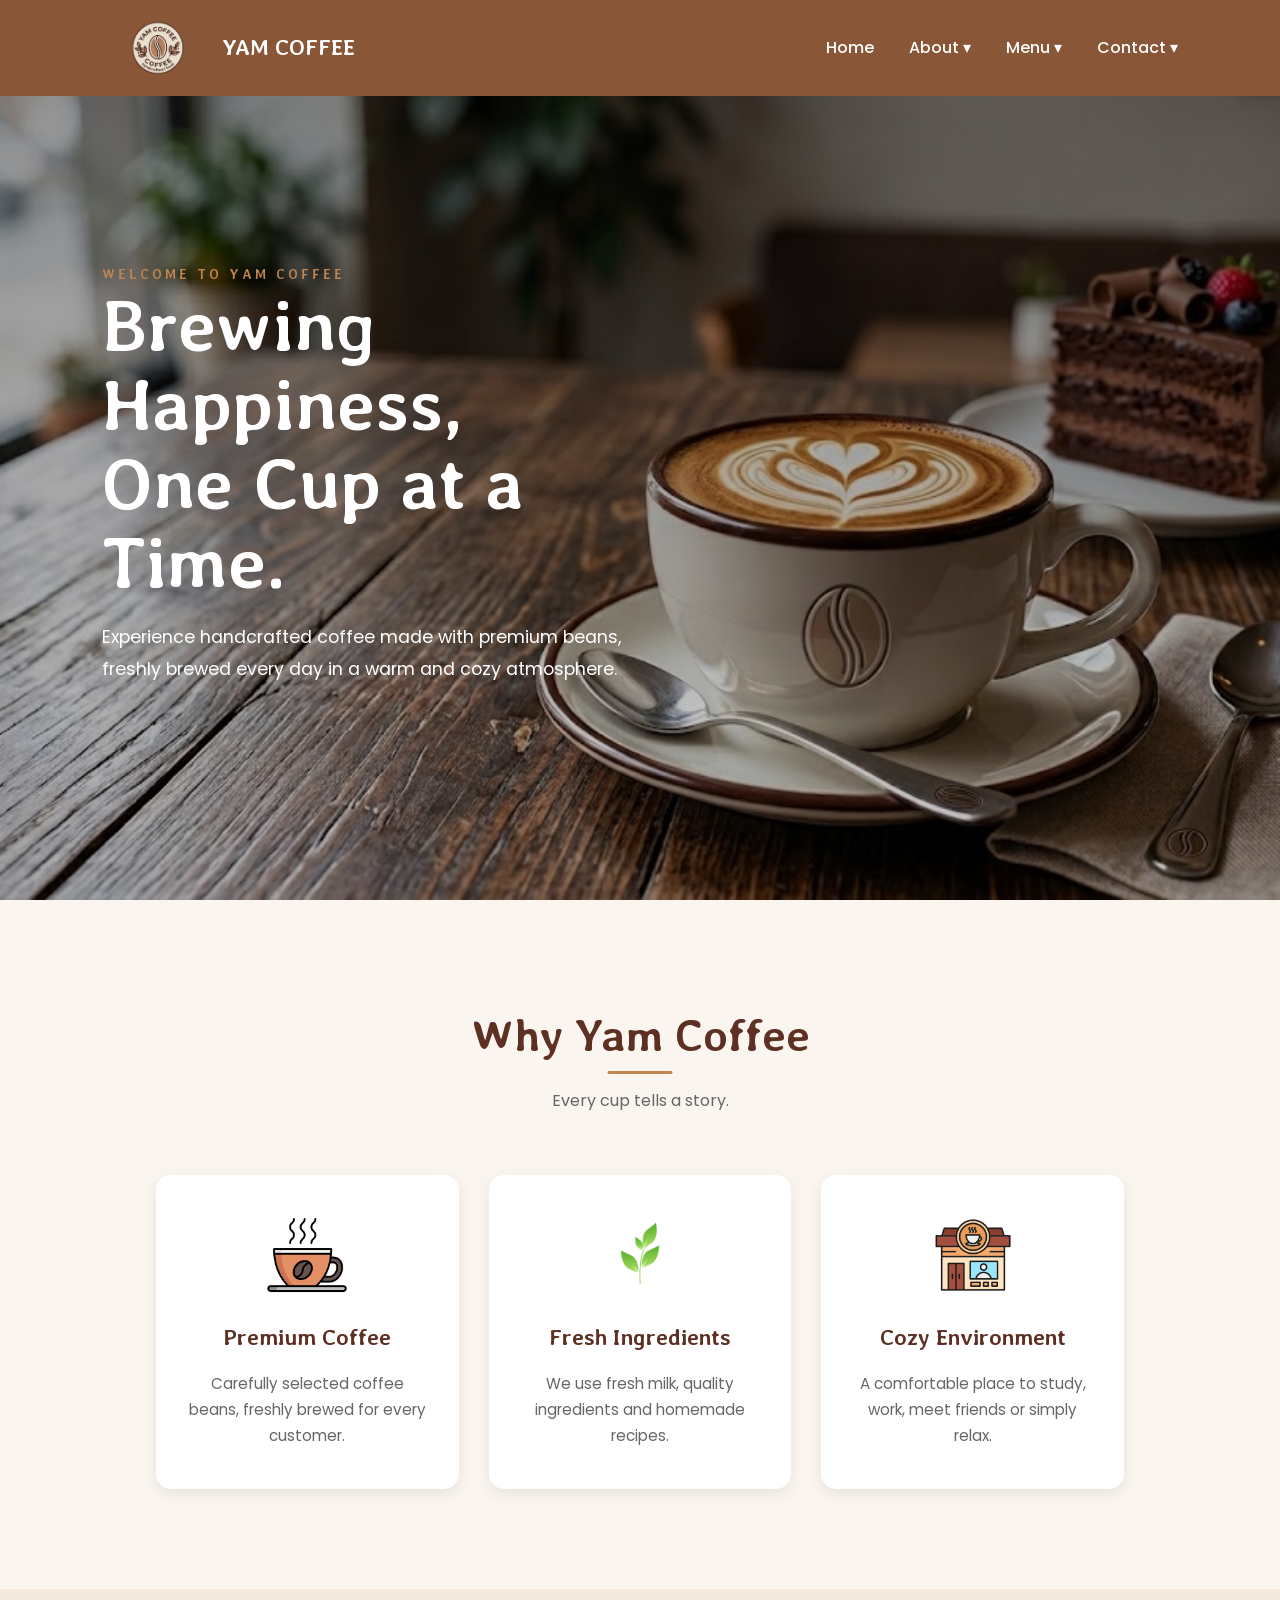
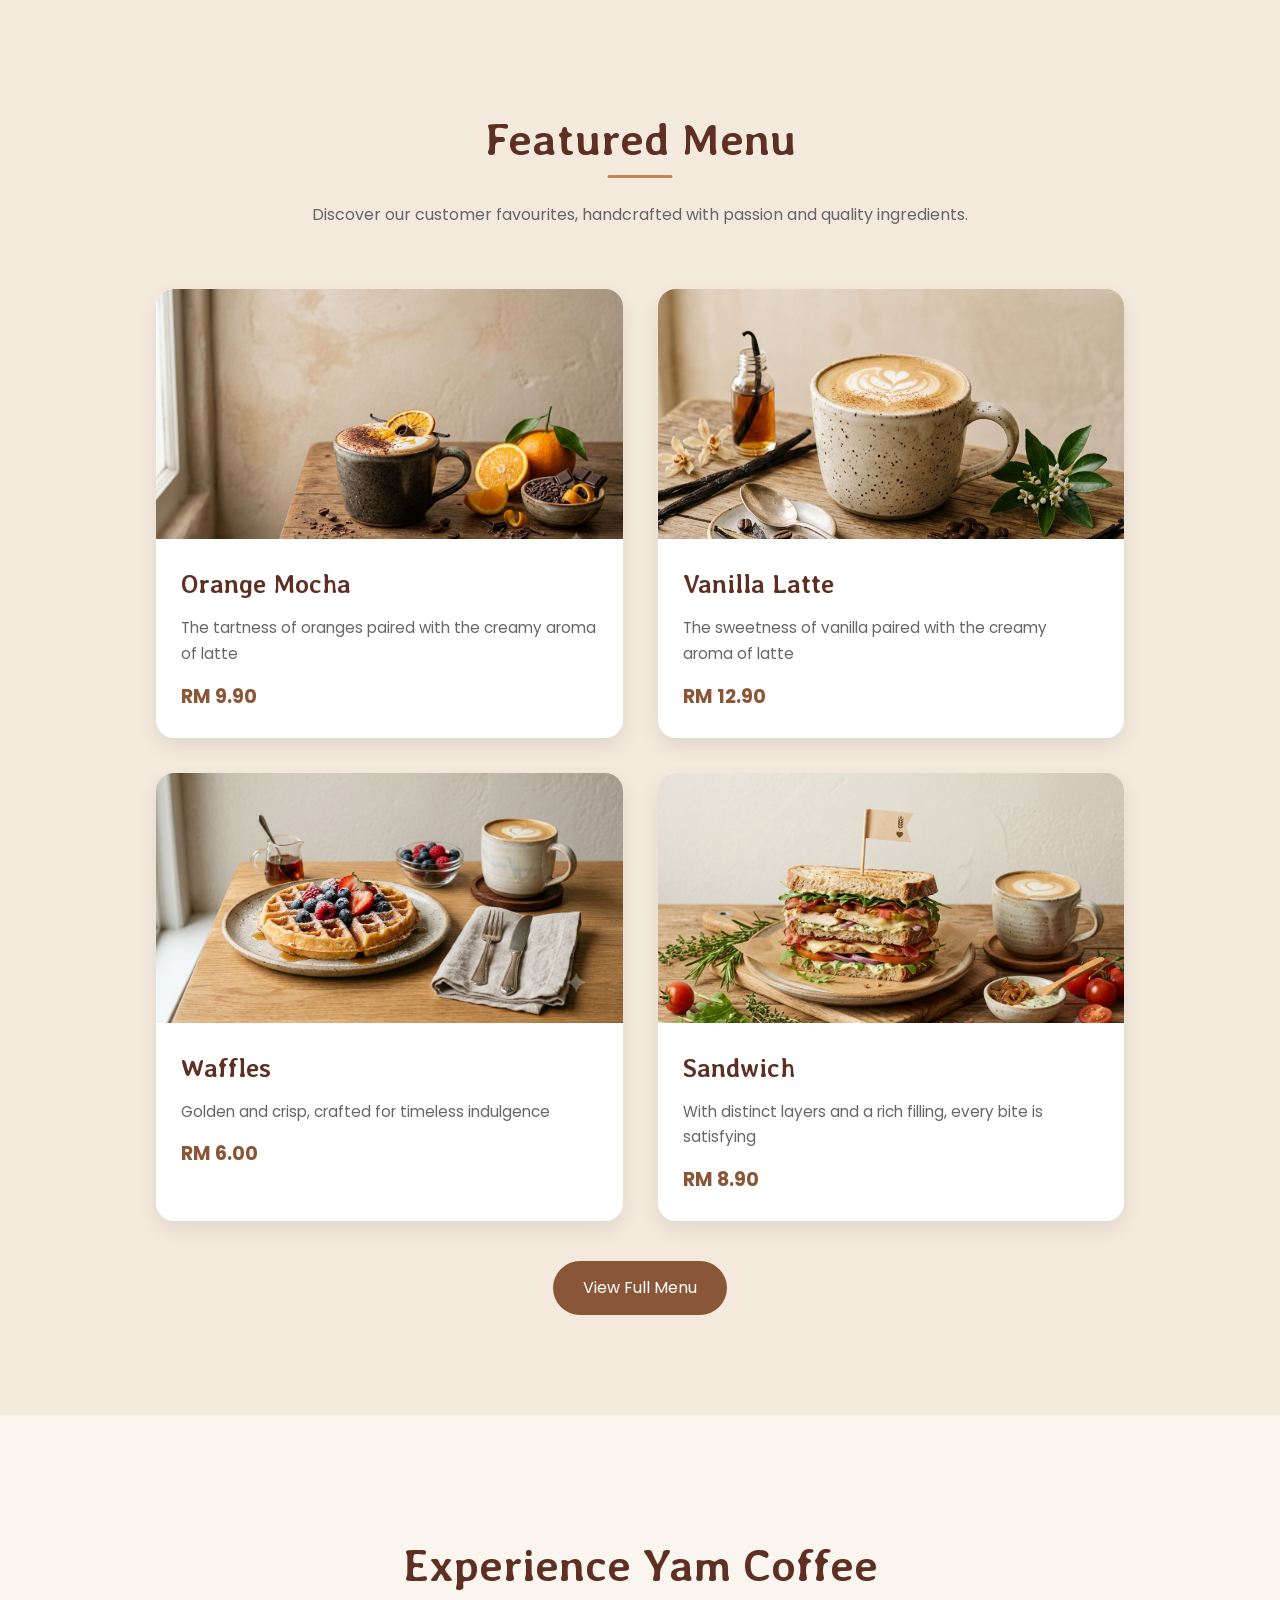
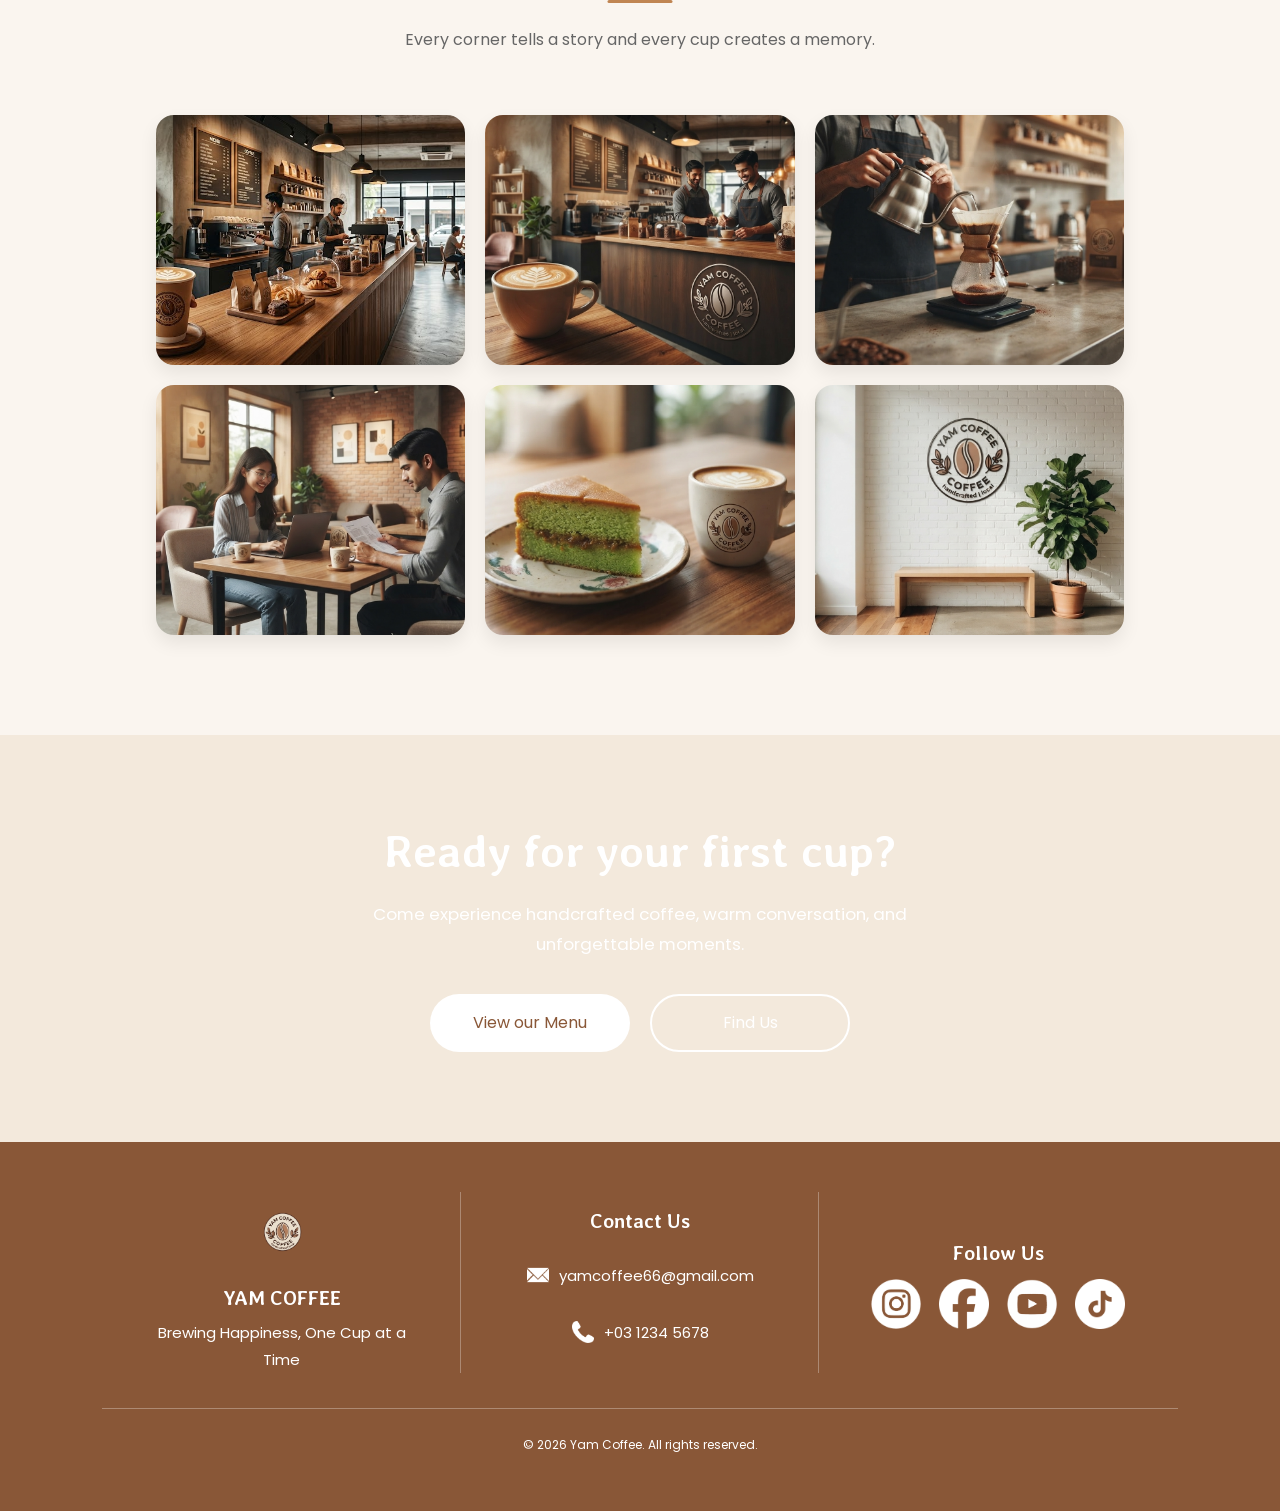
==== index.html @ b4dd915c "Update index.html" ====
<!DOCTYPE html>
<html lang="en">
<head>
    <meta charset="UTF-8">
    <meta name="viewport" content="width=device-width, initial-scale=1.0">

    <title>Yam Coffee | Home</title>

    <!--CSS STYLE-->
    <link rel="stylesheet" href="CSSFile/common.css">
    <link rel="stylesheet" href="CSSFile/home.css">
    <link rel="icon" type="image/png" href="Image/common/logo.png">

    <!--GOOGLE FONT-->
    <link rel="preconnect" href="https://fonts.googleapis.com">
    <link rel="preconnect" href="https://fonts.gstatic.com" crossorigin>
    <link href="https://fonts.googleapis.com/css2?family=Averia+Libre:ital,wght@0,300;0,400;0,700;1,300;1,400;1,700&family=Montserrat:ital,wght@0,100..900;1,100..900&family=Poppins:ital,wght@0,100;0,200;0,300;0,400;0,500;0,600;0,700;0,800;0,900;1,100;1,200;1,300;1,400;1,500;1,600;1,700;1,800;1,900&display=swap" rel="stylesheet">
</head>

<body>
    <!--=============HEADER & NAV=============-->
    <header>
        <nav class="navbar">
            <div class="logo">
                <a href="index.html">
                    <img src="Image/common/logo.png" alt="Logo">
                    <h2>YAM COFFEE</h2>
                </a>
            </div>

            <button class="menu-toggle" id="menuToggle" type="button" aria-label="Open navigation menu" aria-expanded="false">
                ☰
            </button>

            <ul class="nav-links">
                <li><a href="index.html">Home</a></li>

                <li class="dropdown">
                    <a href="about.html">About ▾</a>

                    <ul class="dropdown-list">
                        <li><a href="about.html#our-story">
                            Our Story</a>
                        </li>

                        <li><a href="about.html#mission-vision">
                            Mission & Vision</a>
                        </li>

                        <li><a href="about.html#coffee-philo">
                            Our Coffee Philosophy</a>
                        </li>

                        <li><a href="about.html#our-team">
                            Our Team</a>
                        </li>

                        <li><a href="about.html#why-choose">
                            Why Choose Us</a>
                        </li>
                    </ul>
                </li>

                <li class="dropdown">
                    <a href="menu.html">Menu ▾</a>

                    <ul class="dropdown-list">
                        <li><a href="menu.html#promo">
                            Promotion</a>
                        </li>

                        <li><a href="menu.html#coffee">
                            Coffee</a>
                        </li>

                        <li><a href="menu.html#beverage">
                            Beverage</a>
                        </li>

                        <li><a href="menu.html#dessert">
                            Dessert</a>
                        </li>
                    </ul>
                </li>

                <li class="dropdown">
                    <a href="contact.html">Contact ▾</a>

                    <ul class="dropdown-list">
                        <li><a href="contact.html#store-info">
                            Store Information</a>
                        </li>

                        <li><a href="contact.html#map">
                            Find Us</a>
                        </li>

                        <li><a href="contact.html#hours">
                            Opening Hours</a>
                        </li>

                        <li><a href="contact.html#contact">
                            Contact Us</a>
                        </li>
                    </ul>
                </li>
                
            </ul>
        </nav>
    </header>

    <!--================MAIN=================-->
    <main>
        <!--================HERO================-->
        <section class="hero">
            <div class="hero-content">
                <h5>WELCOME TO YAM COFFEE</h5>
                <h1>Brewing Happiness,<br>One Cup at a Time.</h1>
                <p>
                    Experience handcrafted coffee made with premium beans,
                    freshly brewed every day in a warm and cozy atmosphere.
                </p>
            </div>
        </section>

        <!--============WHY CHOOSE US============-->
        <section class="why-us">
            <div class="container">
                <h2>Why Yam Coffee</h2>

                <p class="section-description">
                    Every cup tells a story.
                </p>

                <div class="why-container">
                    <article class="why-card">
                        <img src="Image/home/icon_coffeeCup.png" alt="Premium Coffee">
                        <h3>Premium Coffee</h3>

                        <p>Carefully selected coffee beans, freshly brewed for every customer.</p>
                    </article>

                    <article class="why-card">
                        <img src="Image/home/icon_leaf.png" alt="Fresh Ingredients">
                        <h3>Fresh Ingredients</h3>

                        <p>We use fresh milk, quality ingredients and homemade recipes.</p>
                    </article>

                    <article class="why-card">
                        <img src="Image/home/icon_coffeeShop.png" alt="Cozy Environment">
                        <h3>Cozy Environment</h3>

                        <p>A comfortable place to study, work, meet friends or simply relax.</p>
                    </article>
                </div>
            </div>
        </section>

        <!--============FEATURED MENU============-->
        <section class="featured-menu">
            <div class="container">
                <h2>Featured Menu</h2>

                <p class="section-description">
                    Discover our customer favourites, handcrafted with passion and quality ingredients.
                </p>

                <div class="menu-grid">
                    <!--===Card 1===-->
                    <article class="menu-card">
                        <img src="Image/menu/Beverage/Orange Mocha.png" alt="Orange Mocha">

                        <div class="menu-info">
                            <h3>Orange Mocha</h3>
                            <p>The tartness of oranges paired with the creamy aroma of latte</p>
                            <span>RM 9.90</span>
                        </div>
                    </article>

                    <!--===Card 2===-->
                    <article class="menu-card">
                        <img src="Image/menu/Beverage/Vanilla Latte.png" alt="Vanilla Latte">
                        
                        <div class="menu-info">
                            <h3>Vanilla Latte</h3>
                            <p>The sweetness of vanilla paired with the creamy aroma of latte</p>
                            <span>RM 12.90</span>
                        </div>
                    </article>

                    <!--===Card 3===-->
                    <article class="menu-card">
                        <img src="Image/menu/FOOD/Waffles.png" alt="Waffles">
                        
                        <div class="menu-info">
                            <h3>Waffles</h3>
                            <p>Golden and crisp, crafted for timeless indulgence</p>
                            <span>RM 6.00</span>
                        </div>
                    </article>

                    <!--===Card 4===-->
                    <article class="menu-card">
                        <img src="Image/menu/FOOD/Sandwich.png" alt="Sandwish">
                        
                        <div class="menu-info">
                            <h3>Sandwich</h3>
                            <p>With distinct layers and a rich filling, every bite is satisfying</p>
                            <span>RM 8.90</span>
                        </div>
                    </article>
                </div>
                <a href="menu.html" class="menu-btn">View Full Menu</a>
            </div>
        </section>

        <!--===============GALLERY===============-->
        <section class="gallery">
            <div class="container">
                <h2>Experience Yam Coffee</h2>

                <p class="section-description">
                    Every corner tells a story and every cup creates a memory.
                </p>

                <div class="gallery-grid">
                    <div class="gallery-item">
                        <img src="Image/home/img_home_gallery.png" alt="Cozy Interior">

                        <div class="gallery-overlay">
                            <h3>Cozy Interior</h3>
                        </div>
                    </div>

                    <div class="gallery-item">
                        <img src="Image/home/img_home_gallery1.png" alt="Coffee Counter">

                        <div class="gallery-overlay">
                            <h3>Coffee Counter</h3>
                        </div>
                    </div>
                    
                    <div class="gallery-item">
                        <img src="Image/home/img_home_gallery2.png" alt="Handcrafted Brew">

                        <div class="gallery-overlay">
                            <h3>Handcrafted Brew</h3>
                        </div>
                    </div>

                    <div class="gallery-item">
                        <img src="Image/home/img_home_gallery3.png" alt="Work & Relax">

                        <div class="gallery-overlay">
                            <h3>Work & Relax</h3>
                        </div>
                    </div>

                    <div class="gallery-item">
                        <img src="Image/home/img_home_gallery4.png" alt="Fresh Desserts">

                        <div class="gallery-overlay">
                            <h3>Fresh Desserts</h3>
                        </div>
                    </div>

                    <div class="gallery-item">
                        <img src="Image/home/img_home_gallery5.png" alt="Our Coffee Corner">

                        <div class="gallery-overlay">
                            <h3>Our Coffee Corner</h3>
                        </div>
                    </div>
                </div>
            </div>
        </section>

        <!--=================CTA=================-->
        <section class="cta">
            <div class="container">
                <h2>Ready for your first cup?</h2>
                <p>
                    Come experience handcrafted coffee, warm conversation, and unforgettable moments.
                </p>
                <div class="cta-buttons">
                    <a href="Menu.html" class="btn">View our Menu</a>
                    <a href="contact.html" class="btn-outline">Find Us</a>
                </div>
            </div>
        </section>
    </main>

    <!--===============FOOTER================-->
    <footer>
        <div class="footer_container">

            <!--===Logo===-->
            <div class="footer_logo">
                <img src="Image/common/logo.png" alt="Logo">
                <h3>YAM COFFEE</h3>
                <p>Brewing Happiness, One Cup at a Time</p>
            </div>

            <!--===Contact===-->
            <div class="footer_contact">
                <h3>Contact Us</h3>
                <p><img src="Image/common/icon_email.webp" alt="email"> yamcoffee66@gmail.com</p>
                <p><img src="Image/common/icon_phone.webp" alt="phone"> +03 1234 5678</p>
            </div>

            <!--===Link===-->
            <div class="social_links">
                <h3>Follow Us</h3>
                <div class="social_icons">
                    <a href="https://www.instagram.com/newerauc?igsh=MWplbDBnMGMzaDB5cQ==New" target="_blank">
                        <img src="Image/common/icon_instagram.png" alt="Instagram">
                    </a>
                    <a href="https://www.facebook.com/share/1Ciaw695ug/" target="_blank">
                        <img src="Image/common/icon_facebook.webp" alt="Facebook">
                    </a>
                    <a href="http://www.youtube.com/@neweracollege" target="_blank">
                        <img src="Image/common/icon_youtube.png" alt="Youtube">
                    </a>
                    <a href="#" target="_blank">
                        <img src="Image/common/icon_tiktok.png" alt="TikTok">
                    </a>
                </div>
            </div>
        </div>

        <div class="footer_copy">
            <p>&copy; 2026 Yam Coffee. All rights reserved.</p>
        </div>
    </footer>

    <!--==============BACK TO TOP==============-->
    <button id="topBtn">↑</button>

    <!--Java Script-->
    <script src="JavaScriptFile/common.js"></script>
</body>
</html>
---- CSSFile/common.css ----
:root {
        --cream: #F3E9DC;
        --warm-white: #FAF5EF;
        --caramel: #C08552;
        --coffee: #895737;
        --brownie: #5E3023;
        --text: #3E2723;
    }    

    * {
        margin: 0;
        padding: 0;
        box-sizing: border-box;
    }

    html {
        scroll-behavior: smooth;
    }

    body {
        font-family: 'Poppins', sans-serif;
        background: var(--cream);
        color: var(--text);
        line-height: 1.6;
    }

    h1,h2,h3,h4,h5,.section-heading {
        font-family: 'Averia Libre', cursive;
    }

    h1 {
        font-size: 4rem;
    }

    h2 {
        font-size: 2.8rem;
    }

    h3 {
        font-size: 1.35rem;
        font-weight: 600;
    }

    p {
        font-size: 1rem;
        line-height: 1.8;
    }

    img {
        max-width: 100%;
        display: block;
    }

    a {
        text-decoration: none;
    }

    ul {
        list-style: none;
    }

    .btn{
        padding:14px 30px;
        border-radius:50px;
        transition:.3s;
    }

    .container {
        width: 90%;
        max-width: 1200px;
        margin: auto;
    }

    /*---------------HEADER & NAV----------------*/
    .navbar {
        display: flex;
        justify-content: space-between;
        align-items: center;
        padding: 18px 8%;
        position: fixed;
        top: 0;
        left: 0;
        width: 100%;
        background: var(--coffee);
        backdrop-filter: blur(10px);
        z-index: 1000;
    }

    .logo a {
        display: flex;
        align-items: center;
        gap: 10px;
        text-decoration: none;
    }

    .logo h2 {
        color: white;
        font-size: 1.4rem;
    }

    .logo img {
        height: 60px;
    }

    .nav-links {
        display: flex;
        gap: 35px;
        list-style: none;
    }

    .nav-links a {
        color: white;
        font-weight: 500;
        transition: .3s;
        position: relative;
        text-decoration: none;
    }

    .nav-links a::after {
        content: "";
        position: absolute;
        width: 0;
        height: 2px;
        left: 0;
        bottom: -5px;
        background: var(--caramel);
        transition: .3s;
    }

    .nav-links a:hover {
        color: var(--caramel);
    }

    .nav-links a:hover::after {
        width: 100%;
    }

    .dropdown{
        position: relative;
    }

    .dropdown-list {
        position: absolute;
        top: 100%;
        left: 0;
        background: white;
        min-width: 180px;
        border-radius: 10px;
        box-shadow: 0 8px 20px rgba(0,0,0,.15);
        display: none;
        overflow: hidden;
        margin-top: 10px;
    }

    .dropdown-list li {
        width: 100%;
    }

    .dropdown-list a {
        display: block;
        color: var(--text);
        padding: 14px 18px;
        transition: .3s;
    }

    .dropdown-list a:hover {
        background: var(--cream);
        color: var(--coffee);
    }

    .dropdown:hover .dropdown-list {
        display: block;
    }

    .dropdown > a {
        display: flex;
        align-items: center;
        gap: 5px;
    }

    .dropdown:hover > a {
        color: var(--caramel);
    }

/*--------------------FOOTER------------------*/
    footer {
        background-color: var(--coffee);
        color: white;
        padding: 50px 8%;
        text-align: center;
    }

    footer h3 {
        font-size: 20px;
    }

    footer p {
        font-size: 15px;
    }

    .footer_container {
        display: grid;
        grid-template-columns: repeat(3, 1fr);
        gap: 0px;
        align-items: stretch;
    }

    .footer_container > div {
        padding:0 40px;
        position: relative;
        display: flex;
        flex-direction: column;
        justify-content: center;
        align-items: center;
    }

    /*---Divider between footer sections---*/
    .footer_container > div:not(:last-child)::after{
        content: "";
        position: absolute;
        right: 0;
        top: 0;
        height: 100%;
        width: 1px;
        background: rgba(255,255,255,0.3);
    }

    .footer_logo,.footer_contact,.social_links {
        display: flex;
        flex-direction: column;
        align-items: center;
        text-align: center;
    }

    .footer_logo {
        display: flex;
        flex-direction: column;
        align-items: center;
        text-align: center;
    }

    .footer_logo img {
        width: 80px;
        height: 80px;
        object-fit: contain;
        margin-bottom: 10px
    }

    .footer_logo h3 {
        margin-bottom: 5px;
    }

    .footer_contact {
        display: flex;
        flex-direction: column;
        align-items: center;
    }
    
    .footer_contact h3 {
        margin-bottom: 10px;
    }

    .footer_contact p {
        display: flex;
        align-items: center;
        justify-content: center;
        gap: 10px;
        margin: 15px 0;
    }
    
    .footer_contact img {
        width: 22px;
        height: 22px;
        flex-shrink: 0;
    }

    .social_icons {
        display: flex;
        justify-content: center;
        gap: 18px;
        align-items: center;
        margin-top: 10px;
    }

    .social_icons a {
        display: flex;
    }

    .social_icons img {
        width: 50px;
        height: 50px;
        transition: 0.3s;
    }

    .social_links img:hover {
        transform: scale(1.15);
    }

    .footer_copy {
        margin-top: 35px;
        padding-top: 20px;
        border-top: 1px solid rgba(255,255,255,0.3);
        text-align: center;
    }

    .footer_copy p{
        margin: 5px 0;
        font-size: 12px;
    }

/*------------------BACK TO TOP------------------*/
    #topBtn {
        position:fixed;
        bottom:30px;
        right:30px;
        width:55px;
        height:55px;
        border:none;
        border-radius:50%;
        background:var(--coffee);
        color:white;
        font-size:24px;
        cursor:pointer;
        display:none;
        transition:.3s;
        z-index:999;
        box-shadow:0 5px 15px rgba(0,0,0,.25);
    }

    #topBtn:hover {
        background:var(--caramel);
        transform:translateY(-5px);
    }

/*-----------------MOBILE RESPONSIVE-------------------*/
@media (max-width: 768px) {
     /* ----------HEADER & NAV---------- */
     .navbar {
        height: 70px;
        padding: 12px 5%;
    }

    .logo img {
        height: 55px;
        width: auto;
    }

    .logo h2 {
        font-size: 1.1rem;
    }
  
    .menu-toggle {
        display: block;
        background: transparent;
        border: 0;
        color: white;
        font-size: 28px;
        line-height: 1;
        padding: 6px;
        cursor: pointer;
    }

    .nav-links {
        position: absolute;
        top: 70px;
        left: 0;
        width: 100%;
        display: none;
        flex-direction: column;
        gap: 12px;
        padding: 10px 0 15px;
        background: var(--coffee);
        box-shadow: 0 8px 18px rgba(0,0,0,.15);
    }

    .nav-links.active {
        display: flex;
    }

    .nav-links li {
        width: 100%;
        text-align: center;
    }

    .nav-links > li > a {
        display: block;
        padding: 12px 20px;
    }

    .nav-links a {
        font-size: 0.75rem;
    }

    .nav-links a::after {
        display: none;
    }

    /*Dropdown is opened by JS on touch/mobile instead of hover*/
    .dropdown:hover .dropdown-list {
        display: none;
    }

    .dropdown.open .dropdown-list {
        display: block;
    }

    .dropdown-list {
        position: static;
        width: 100%;
        min-width: 0;
        margin: 0;
        border-radius: 0;
        box-shadow: none;
        background: rgba(255,255,255,.08);
    }

    .dropdown-list a {
        color: white;
        padding: 10px 20px;
        font-size: .9rem;
    }

    .dropdown-list a:hover {
        background: rgba(255,255,255,.1);
        color: white;
    }
    
    /* --------------FOOTER------------- */
    footer {
        padding: 45px 6% 25px;
    }

    .footer_container {
        display: grid;
        grid-template-columns: 1fr;
        gap: 30px;
    }

    .footer_container > div {
        padding: 0 10px 25px;
        align-items: center;
        text-align: center;
    }

    .footer_container > div:not(:last-child) {
        border-bottom: 1px solid rgba(255,255,255,0.3);
        padding-bottom: 25px;
    }

    .footer_container > div:not(:last-child)::after {
        display: none;
    }

    .footer_logo {
        text-align: center;
        align-items: center;
    }

    .footer_logo img {
        width: 80px;
    }

    .footer_contact {
        align-items: center;
        text-align: center;
    }

    .footer_contact p {
        justify-content: center;
    }

    .social_links {
        align-items: center;
        text-align: center;
    }

    .social_icons {
        gap: 12px;
    }

    .social_icons img {
        width: 45px;
        height: 45px;
    }

    .footer_copy {
        margin-top: 25px;
        padding-top: 15px;
    }
    
    /* ----------BACK TO TOP---------- */
    #topBtn {
        width: 48px;
        height: 48px;
        right: 18px;
        bottom: 18px;
        font-size: 21px;
    }
}

/* On desktop the mobile menu button is hidden. */
@media (min-width: 769px) {
    .menu-toggle {
        display: none;
    }
}
---- CSSFile/home.css ----
section h2 {
        position: relative;
        display: inline-block;
        margin-bottom: 25px;
    }

    section h2::after {
        content: "";
        position: absolute;
        left: 50%;
        transform: translateX(-50%);
        width: 65px;
        height: 3px;
        background: var(--caramel);
        bottom: -2px;
        border-radius: 10px;
    }
/*--------------------HERO-------------------*/
    .hero {
        height: 100vh;
        background: linear-gradient(rgba(0,0,0,.45),rgba(0,0,0,.20))
        , url("../Image/home/img_home_hero.jpg");
        background-size: cover;
        background-position: center;
        display: flex;
        align-items: center;
        padding: 80px 8% 0;
    }

    .hero-content {
        max-width: 520px;
        color: white;
    }

    .hero-content h1 {
        font-size: 4.5rem;
        line-height: 1.1;
        margin-bottom: 20px;
    }

    .hero-content h5 {
        color: var(--caramel);
        letter-spacing: 3px;
        text-transform: uppercase;
    }

    .hero-content p {
        font-size: 1.1rem;
        margin-bottom: 30px;
    }

   .hero .btn {
        background: var(--caramel);
        color: white;
        display: inline-block;
        margin-top: 20px;
        box-shadow: 0 4px 10px var(--brownie);
    }

    .btn:hover {
        background: var(--coffee);
        transform: translateY(-3px);
    }
/*---------------WHY CHOOSE US---------------*/
    .why-us {
        padding: 100px 8%;
        background: var(--warm-white);
        text-align: center;
    }

    .why-us h2 {
        font-size: 2.8rem;
        margin-bottom: 15px;
        color: var(--brownie);
    }

    .section-description {
        max-width: 700px;
        margin: 0 auto 60px;
        color: #666;
    }

    .why-container {
        display: grid;
        grid-template-columns: repeat(3,1fr);
        gap: 30px;
    }

    .why-card {
        display: flex;
        flex-direction: column;
        text-align: center;
        justify-content: flex-start;
        background: white;
        padding: 40px 30px;
        border-radius: 15px;
        transition: .3s;
        box-shadow: 0 5px 15px rgba(0,0,0,.08);
    }

    .why-card:hover {
        transform: translateY(-10px);
        border: 2px solid transparent;
        border-color: var(--caramel);
        box-shadow: 0 10px 30px rgba(0,0,0,.15);
    }

    .why-card img {
        width: 80px;
        display: block;
        margin: 0 auto 25px;
    }

    .why-card h3 {
        font-size: 1.4rem;
        color: var(--brownie);
        margin-bottom: 15px;
    }

    .why-card p {
        font-size: .95rem;
        line-height: 1.7;
        color: #666;
    }

/*----------------FEATURED MENU---------------*/
    .featured-menu {
        padding: 100PX 8%;
        background: var(--cream);
        text-align: center;
    }

    .featured-menu h2 {
        font-size: 2.8rem;
        color: var(--brownie);
        margin-top: 15px;
        text-align: center;
    }

    .menu-btn {
        display: inline-block;
        margin-top:40px;
        padding:14px 30px;
        background:var(--coffee);
        color:white;
        border-radius:30px;
        transition:.3s;
        text-align: center;
    }

    .menu-btn:hover {
        background: var(--caramel);
    }

    .menu-grid {
        display: grid;
        grid-template-columns: repeat(2,1fr);
        gap: 35px;
        margin-top: 60px;
    }
    
    .menu-card {
        background: white;
        border-radius: 18px;
        overflow: hidden;
        box-shadow: 0 8px 20px rgba(0,0,0,.08);
        transition: .35s;
    }

    .menu-card:hover {
        box-shadow: 0 15px 35px rgba(0,0,0,.15);
        transform: translateY(-10px);
    }

    .menu-card img {
        width: 100%;
        height: 250px;
        object-fit: cover;
    }

    .menu-info {
        padding: 25px;
        text-align: left;
    }

    .menu-info h3 {
        font-size: 1.6rem;
        color: var(--brownie);
        margin-bottom: 10px;
    }

    .menu-info p {
        font-size: .95rem;
        line-height: 1.7;
        color: #666;
        margin-bottom: 15px;
    }

    .menu-info span {
        display: block;
        margin-top: 10px;
        color: var(--coffee);
        font-weight: 700;
        font-size: 1.2rem;
    }
/*-------------------GALLERY------------------*/
    .gallery {
        padding: 100px 8%;
        background: var(--warm-white);
        text-align: center;
    }

    .gallery h2 {
        font-size: 2.8rem;
        color: var(--brownie);
        margin-top: 15px;
    }

    .gallery-grid {
        display: grid;
        grid-template-columns: repeat(3,1fr);
        gap: 20px;
        margin-top: 60px;
    }

    .gallery-item {
        position: relative;
        overflow: hidden;
        border-radius: 18px;
        cursor: pointer;
        box-shadow: 0 8px 18px rgba(0,0,0,.08);
    }

    .gallery-item:hover {
        box-shadow: 0 15px 30px rgba(0,0,0,.18);
    }

    .gallery-item img {
        width: 100%;
        height: 250px;
        object-fit: cover;
        transition: .45s ease;
    }

    .gallery-item:hover img {
        transform: scale(1.08);
        filter: brightness(.75);
    }

    .gallery-overlay {
        position: absolute;
        left: 0;
        bottom: 0;
        width: 100%;
        background: rgba(0,0,0,.55);
        color: white;
        padding: 20px;
        transform: translateY(100%);
        transition: .35s;
    }

    .gallery-item:hover .gallery-overlay {
        transform: translateY(0);
    }

    .gallery-overlay h3 {
        margin: 0;
        font-size: 1.3rem;
        color: white;
    }
/*---------------------CTA--------------------*/
    .cta {
        background: linear-gradient(rgba(0,0,0,.65),rgba(0,0,0,.65)),
        url("../Image/home/img_home_hero.jpg");
        background-size: cover;
        background-position: center;
        background-attachment: fixed;
        color: white;
        text-align: center;
        padding: 90px 8%;
    }

    .cta h2 {
        line-height: 1.2;
        margin-bottom: 20px;
    }

    .cta h2::after{
        content:none;
    }

    .cta p {
        max-width: 650px;
        margin: 0 auto 35px;
        line-height: 1.8;
        font-size: 1.05rem;
    }

    .cta-buttons{
        display: flex;
        justify-content: center;
        align-items: center;
        gap: 20px;
        flex-wrap: wrap;
    }

    .cta-buttons a {
        display: flex;
        align-items: center;
        justify-content: center;
        width: 200px;
        height: 58px;
        border-radius: 50px;
    }

    .cta .btn {
        background: white;
        color: var(--coffee);
        border: 2px solid transparent;
    }

    .cta .btn:hover {
        background: var(--caramel);
        color: white;
    }

    .cta .btn-outline {
        display: flex;
        align-items: center;
        justify-content: center;
        border: 2px solid white;
        color: white;
    }

    .cta .btn-outline:hover {
        background: white;
        color: var(--coffee);
    }

/*-----------------HOME MOBILE RESPONSIVE-------------------*/
@media (max-width: 768px) {    
     /*---HERO---*/
     .hero {
          min-height: 650px;     
          height: auto;     
          padding: 110px 6% 60px;   
          background-image: linear-gradient(rgba(0,0,0,.55),rgba(0,0,0,.35)), 
          url("../Image/home/img_home_hero.jpg");
          background-size: cover;
          background-position: center;   
          background-repeat: no-repeat;
     }
                           
     .hero-content {       
          max-width: 100%;  
          text-align: center;
     }   
                           
     .hero-content h1 {      
          font-size: 2.5rem;       
          line-height: 1.15;   
     }   
     
     .hero-content p {      
          font-size: .95rem;  
     }   
                           
     .hero-content h5 {       
          font-size: .8rem;       
          letter-spacing: 2px;   
     }
     
     /*---WHY CHOOSE US---*/                      
     .why-us {      
          padding: 60px 5%;
     }   
                           
     .why-container {       
          grid-template-columns: 1fr;      
          gap: 20px;    
     }   
                           
     .why-us h2,.featured-menu h2,.gallery h2,.cta h2 {      
          font-size: 2rem;
     }   

     .why-card {
          padding: 30px 20px;
     }
     
     .section-description {       
          font-size: .9rem;       
          margin-bottom: 35px;    
     }    
     
     /*---FEATURED MENU---*/
     .featured-menu {        
          padding: 60px 5%;   
     }    

     .featured-menu h2 {
          font-size: 2rem;
     }
     
     .menu-grid {        
          grid-template-columns: 2fr;        
          gap: 20px;        
          margin-top: 35px;    
     }    
     
     .menu-card img {
          height: 200px;    
     }    
     
     .menu-info {       
          padding: 20px;    
     }    
     
     .menu-info h3 {        
          font-size: 1.3rem;    
     }    

     /*---GALLERY---*/
     .gallery {        
          padding: 60px 5%;    
     }    

     .gallery h2 {
          font-size: 2rem;
     }
     
     .gallery-grid {        
          grid-template-columns: 2fr;        
          gap: 15px;        
          margin-top: 35px;    
     }    
     
     .gallery-item img {        
          height: 220px;   
     }   

     /*---CTA---*/
     .cta {       
          background-image: linear-gradient(rgba(0,0,0,.65),rgba(0,0,0,.65)),
          url("../Image/home/img_home_hero.jpg");
          background-size: cover;
          background-position: center;
          background-attachment: fixed;
          padding: 60px 5%;    
          background: scroll;
     }    

     .cta h2 {
          font-size: 2rem;
     }
     
     .cta p {        
          font-size: .95rem;   
     }    
     
     .cta-buttons {
          flex-direction: column;        
          align-items: center;        
          gap: 15px;    
     }    
     
     .cta-buttons a {        
          width: 220px;        
          height: 55px;    
     }
}
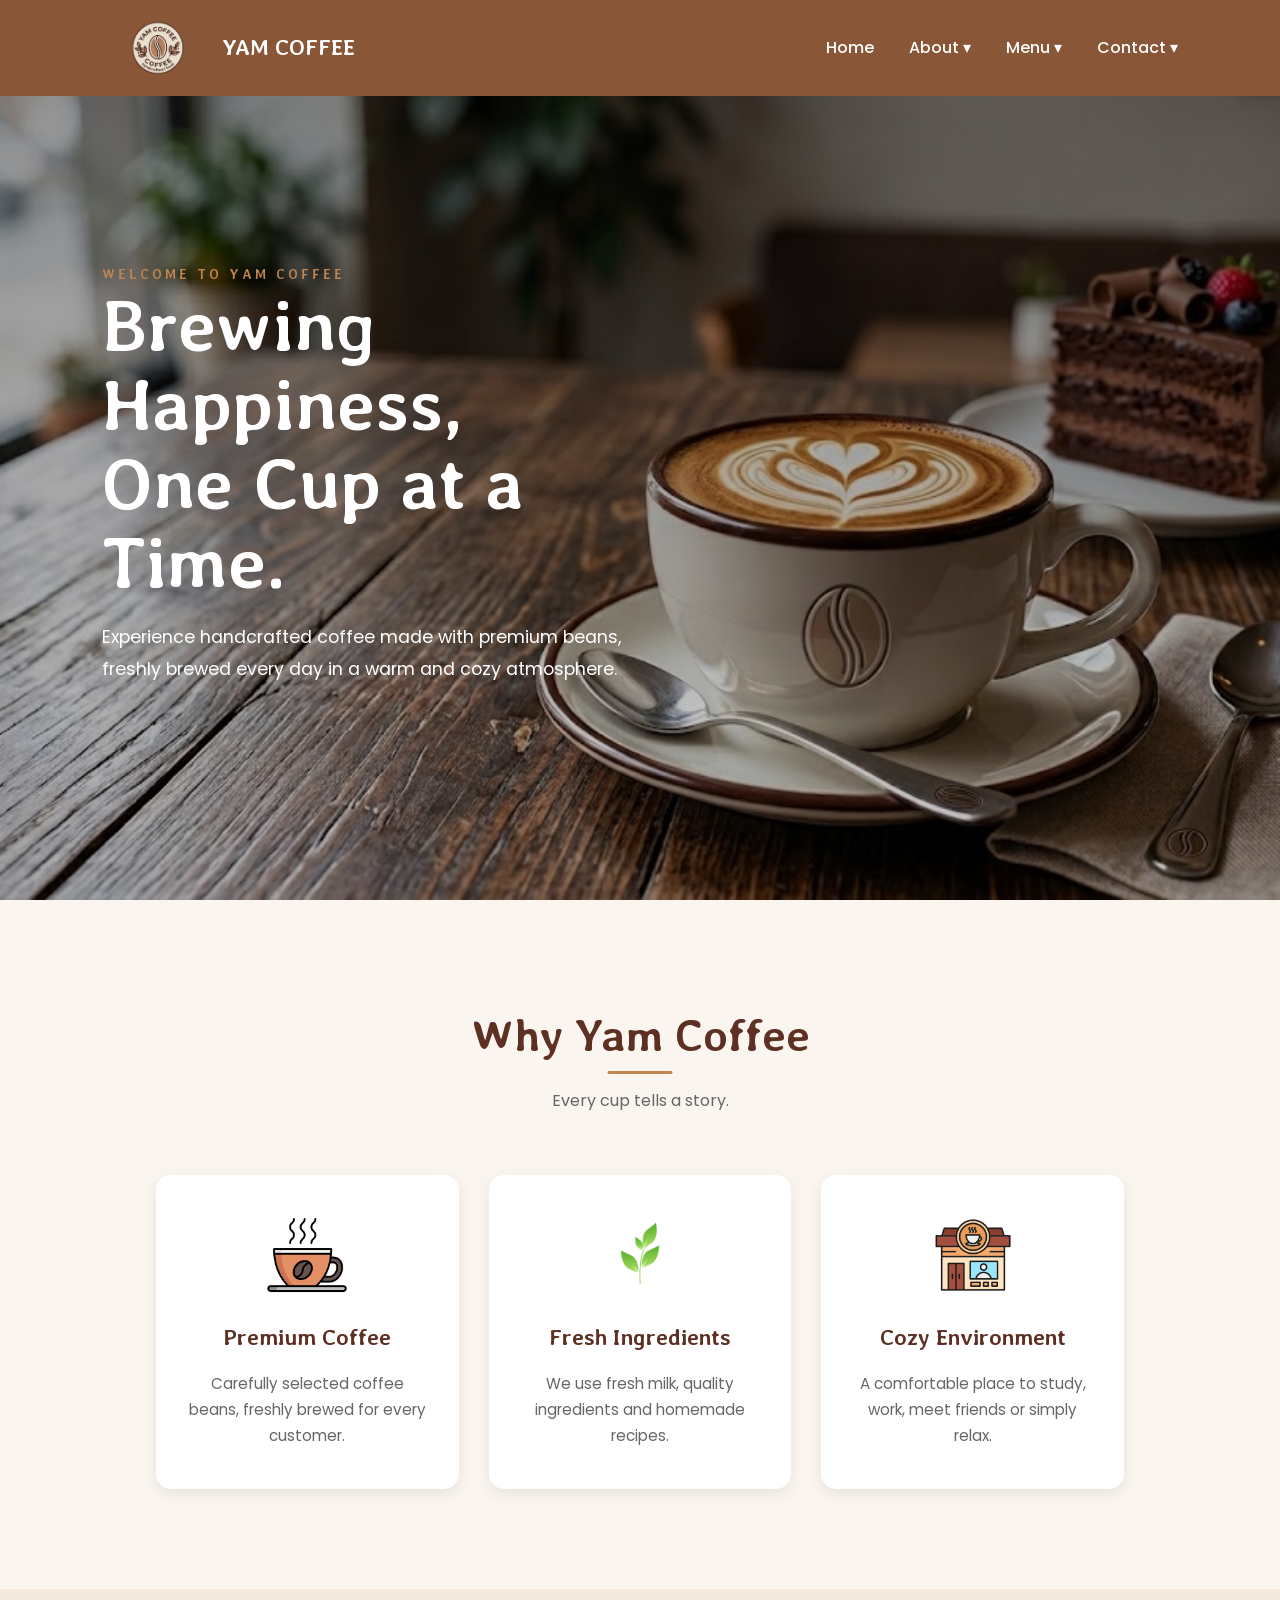
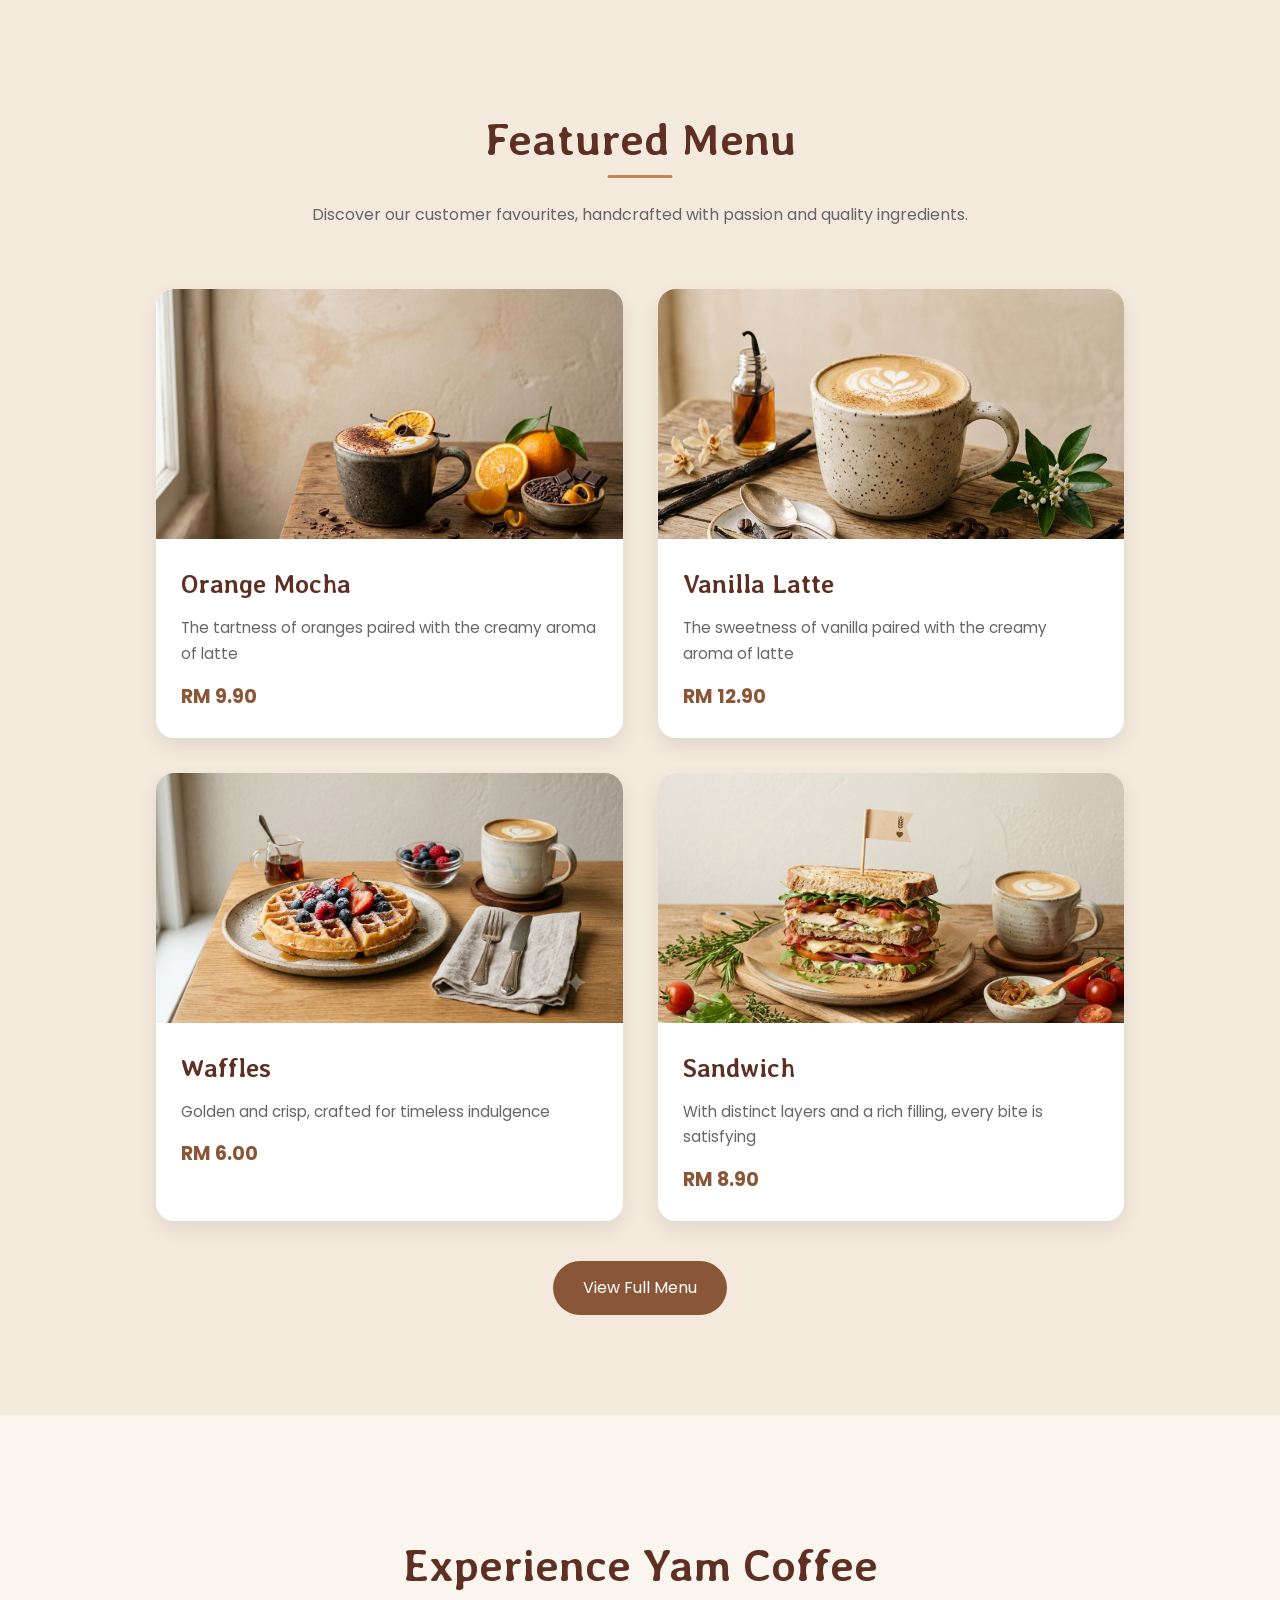
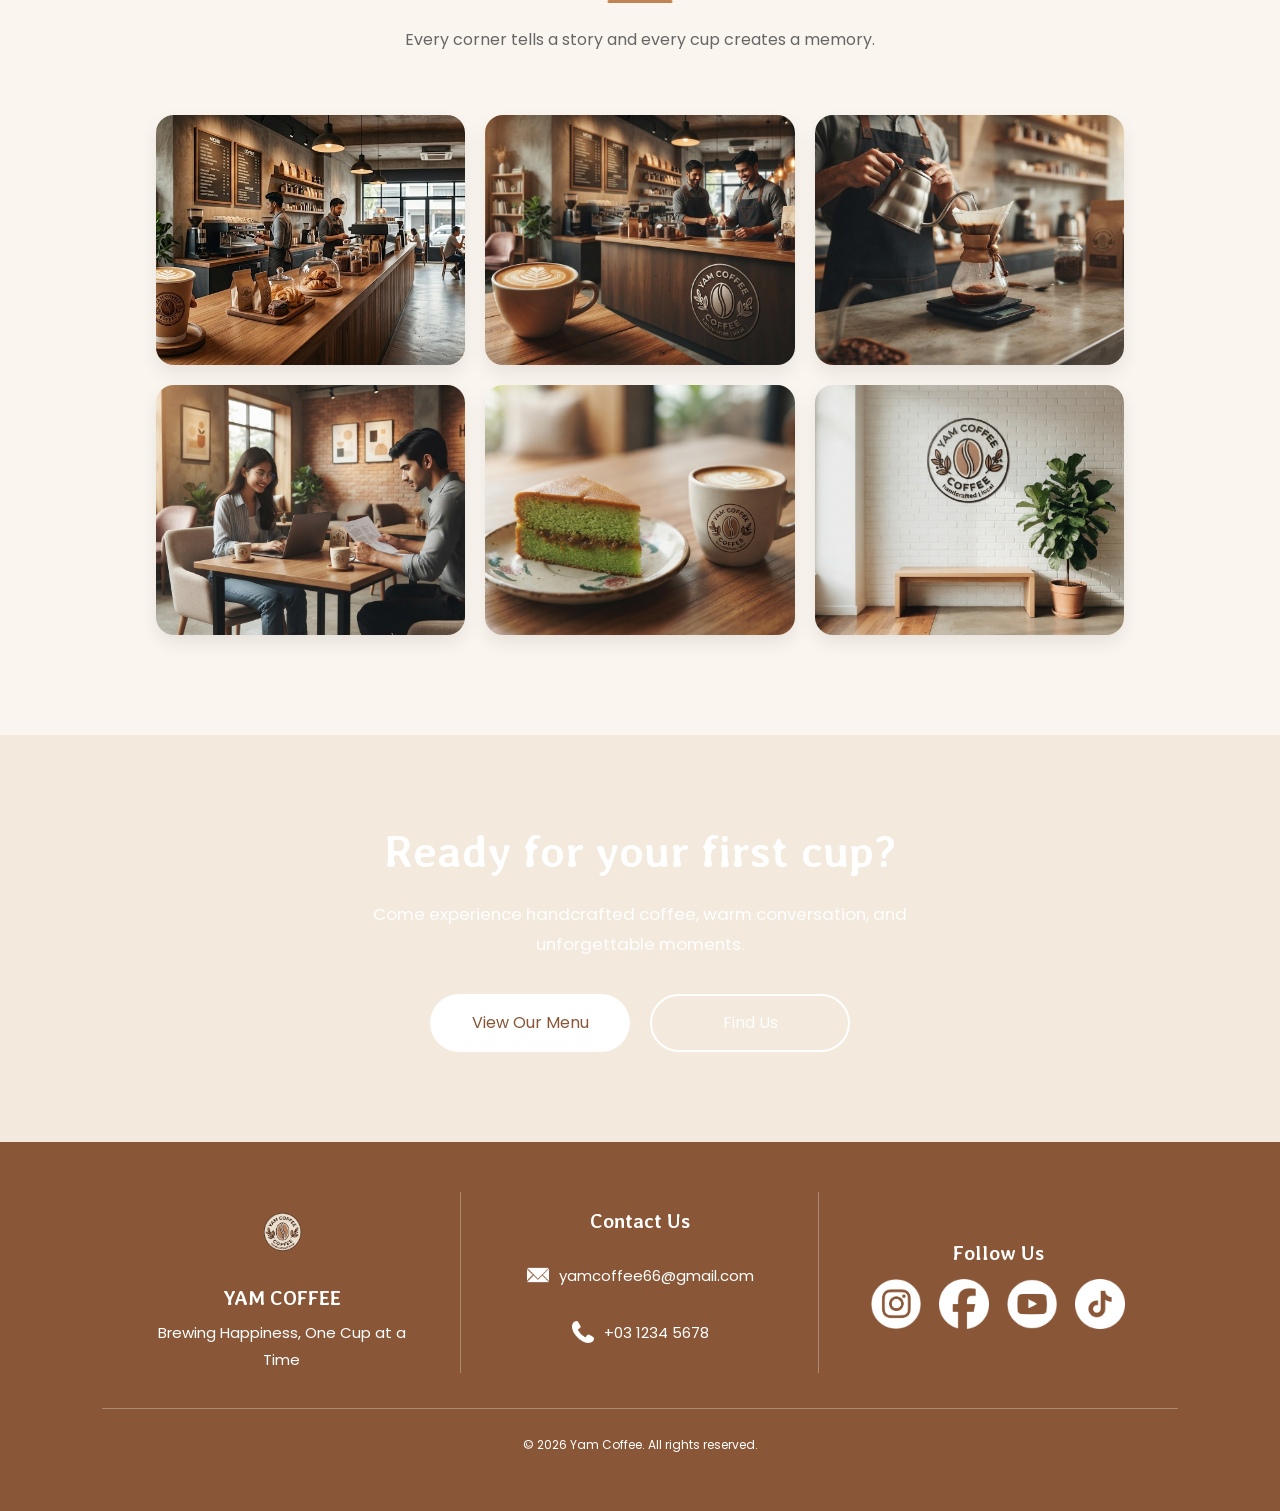
==== commit 2062dab9: "Update index.html" ====
--- a/index.html
+++ b/index.html
@@ -284,7 +284,7 @@
                     Come experience handcrafted coffee, warm conversation, and unforgettable moments.
                 </p>
                 <div class="cta-buttons">
-                    <a href="Menu.html" class="btn">View our Menu</a>
+                    <a href="menu.html" class="btn">View Our Menu</a>
                     <a href="contact.html" class="btn-outline">Find Us</a>
                 </div>
             </div>
--- a/CSSFile/home.css
+++ b/CSSFile/home.css
@@ -48,19 +48,6 @@
         font-size: 1.1rem;
         margin-bottom: 30px;
     }
-
-   .hero .btn {
-        background: var(--caramel);
-        color: white;
-        display: inline-block;
-        margin-top: 20px;
-        box-shadow: 0 4px 10px var(--brownie);
-    }
-
-    .btn:hover {
-        background: var(--coffee);
-        transform: translateY(-3px);
-    }
 /*---------------WHY CHOOSE US---------------*/
     .why-us {
         padding: 100px 8%;
@@ -343,11 +330,7 @@
      .hero {
           min-height: 650px;     
           height: auto;     
-          padding: 110px 6% 60px;   
-          background-image: linear-gradient(rgba(0,0,0,.55),rgba(0,0,0,.35)), 
-          url("../Image/home/img_home_hero.jpg");
-          background-size: cover;
-          background-position: center;   
+          padding: 110px 6% 60px;     
           background-repeat: no-repeat;
      }
                            
@@ -441,13 +424,8 @@
 
      /*---CTA---*/
      .cta {       
-          background-image: linear-gradient(rgba(0,0,0,.65),rgba(0,0,0,.65)),
-          url("../Image/home/img_home_hero.jpg");
-          background-size: cover;
-          background-position: center;
-          background-attachment: fixed;
-          padding: 60px 5%;    
-          background: scroll;
+          background-attachment: scroll;
+          padding: 60px 5%;   
      }    
 
      .cta h2 {
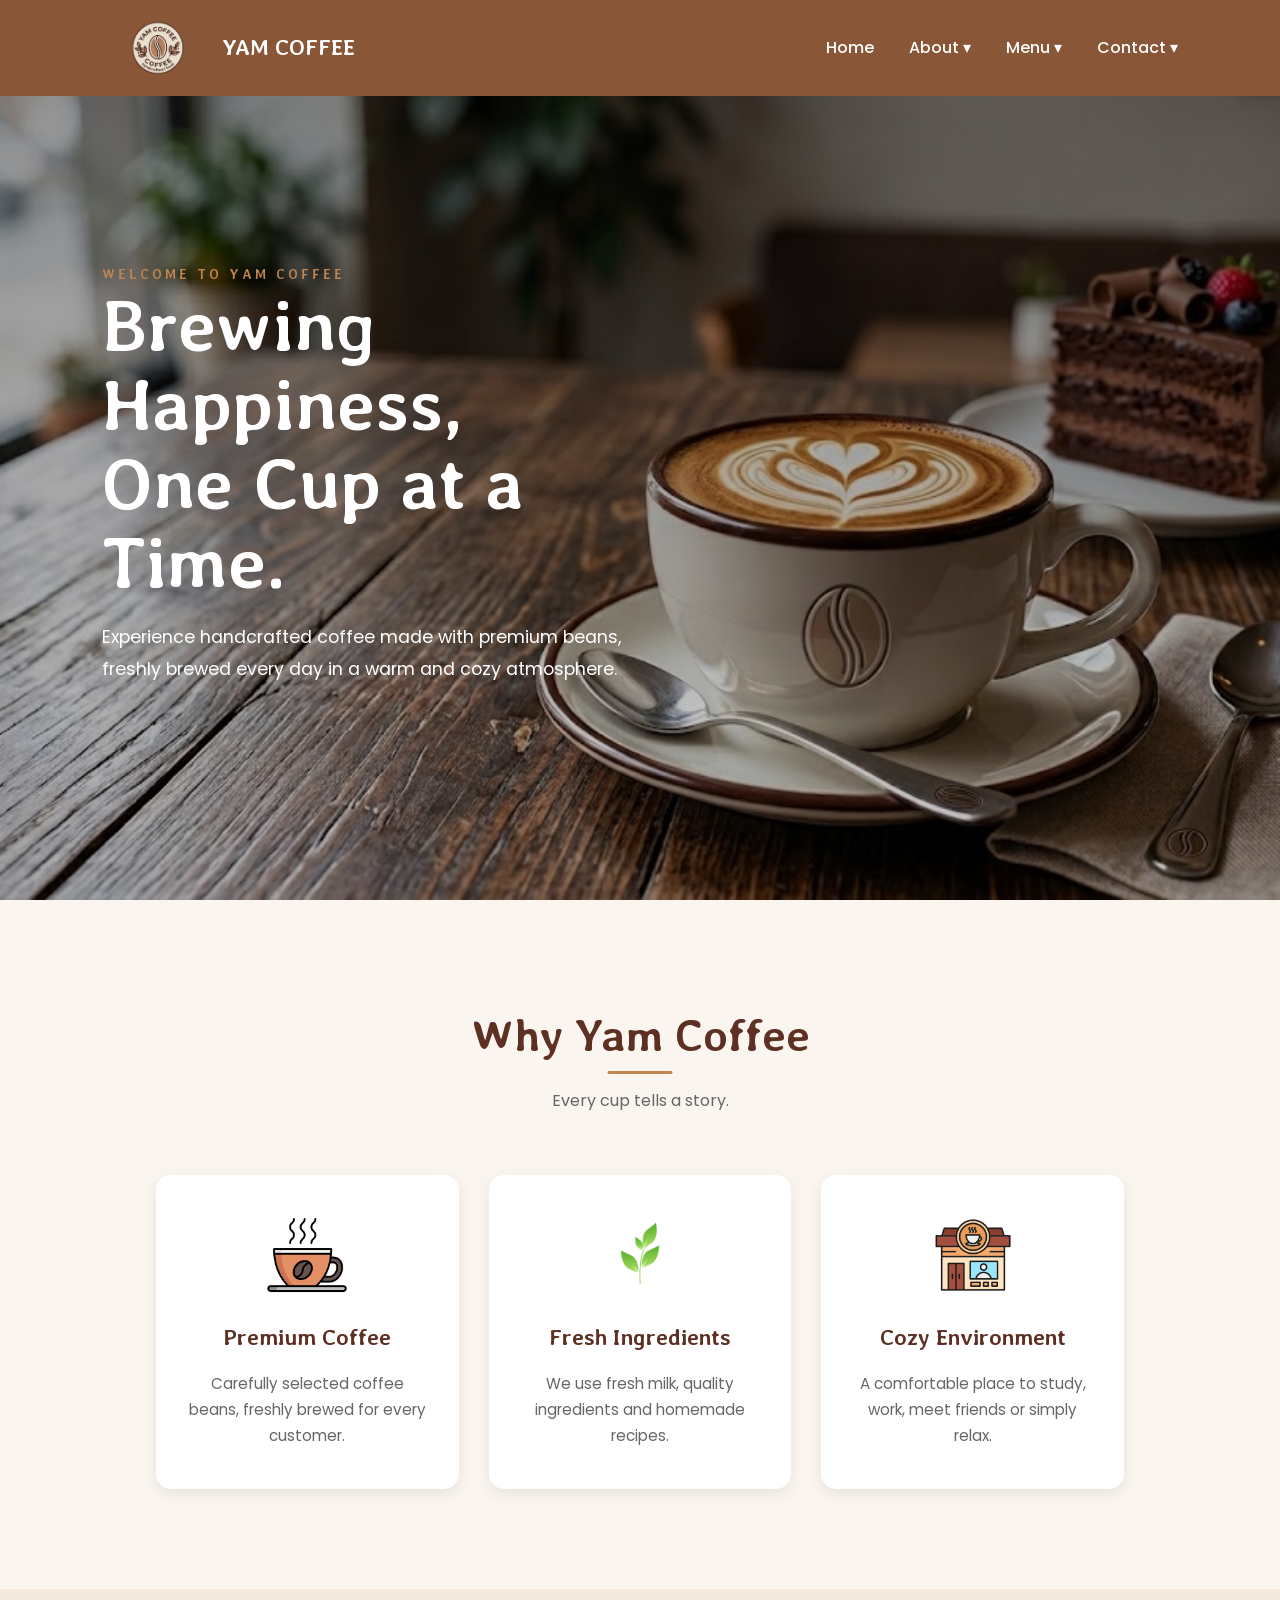
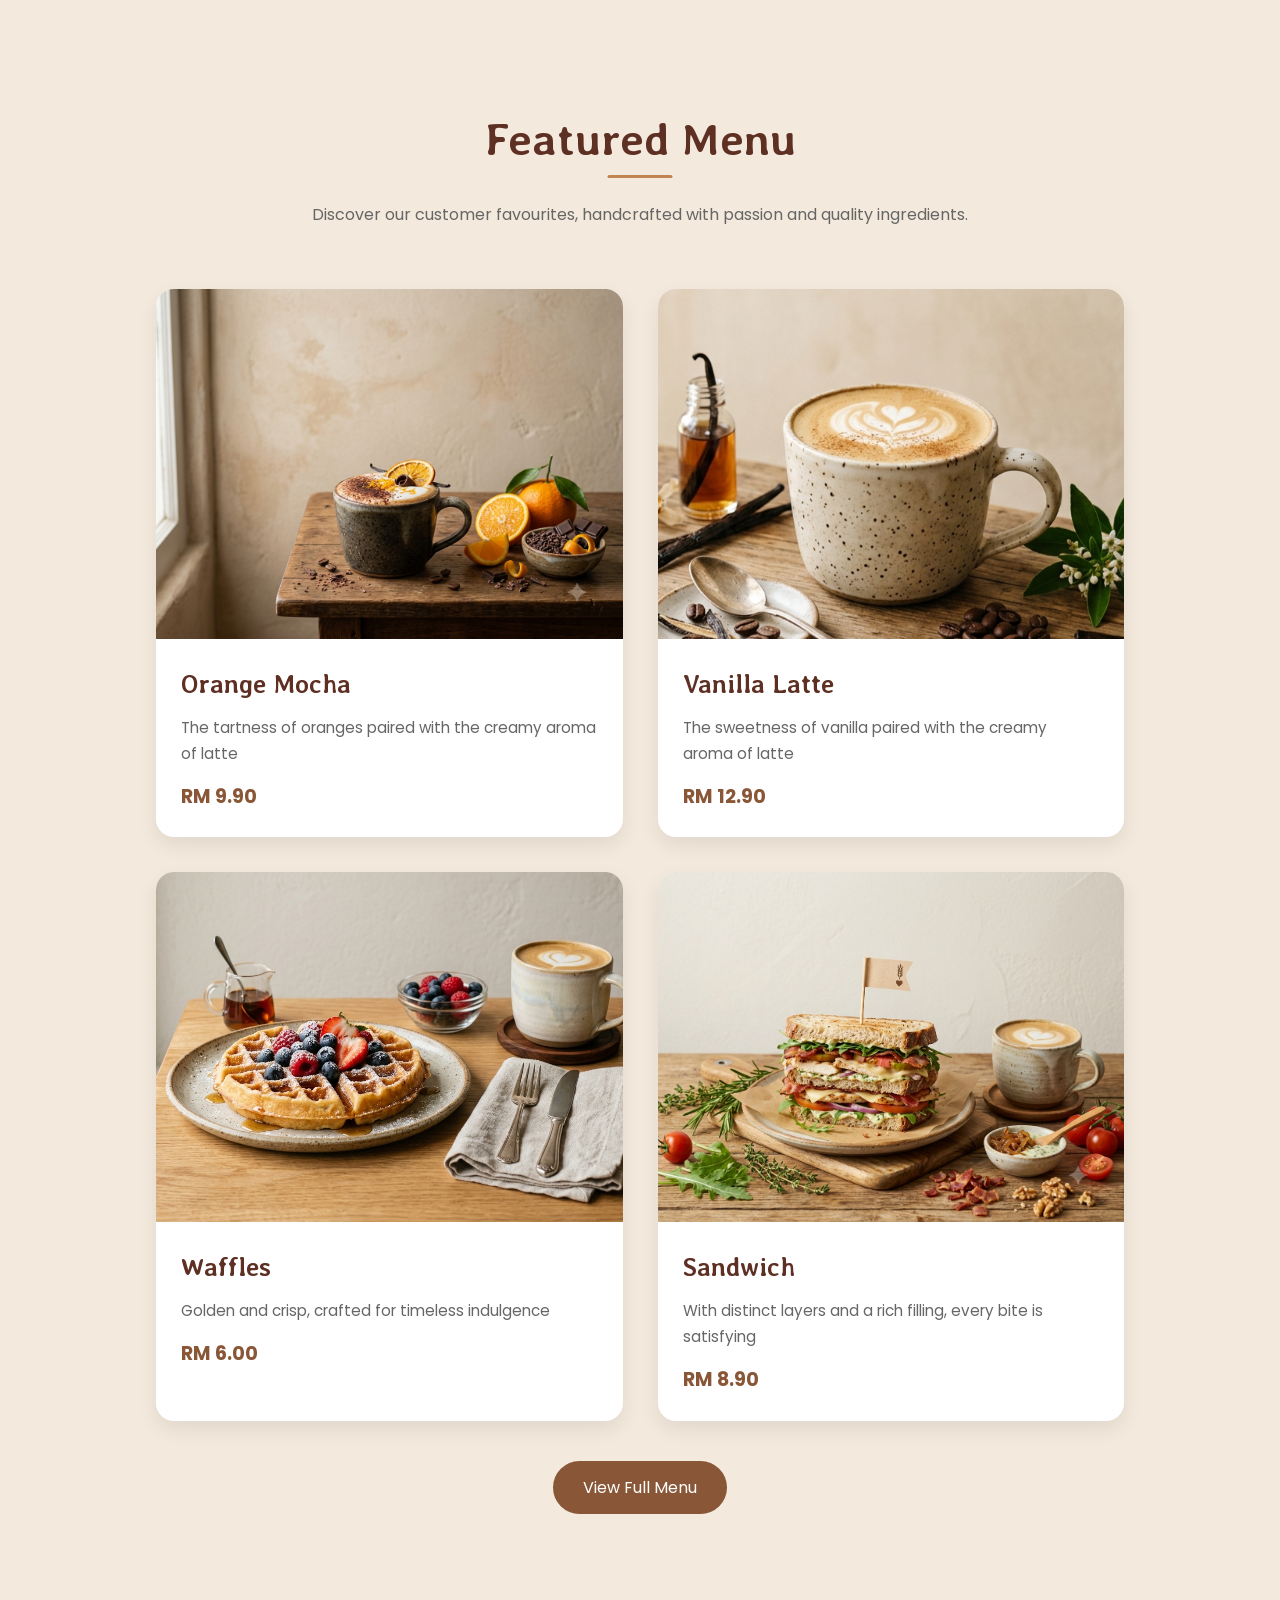
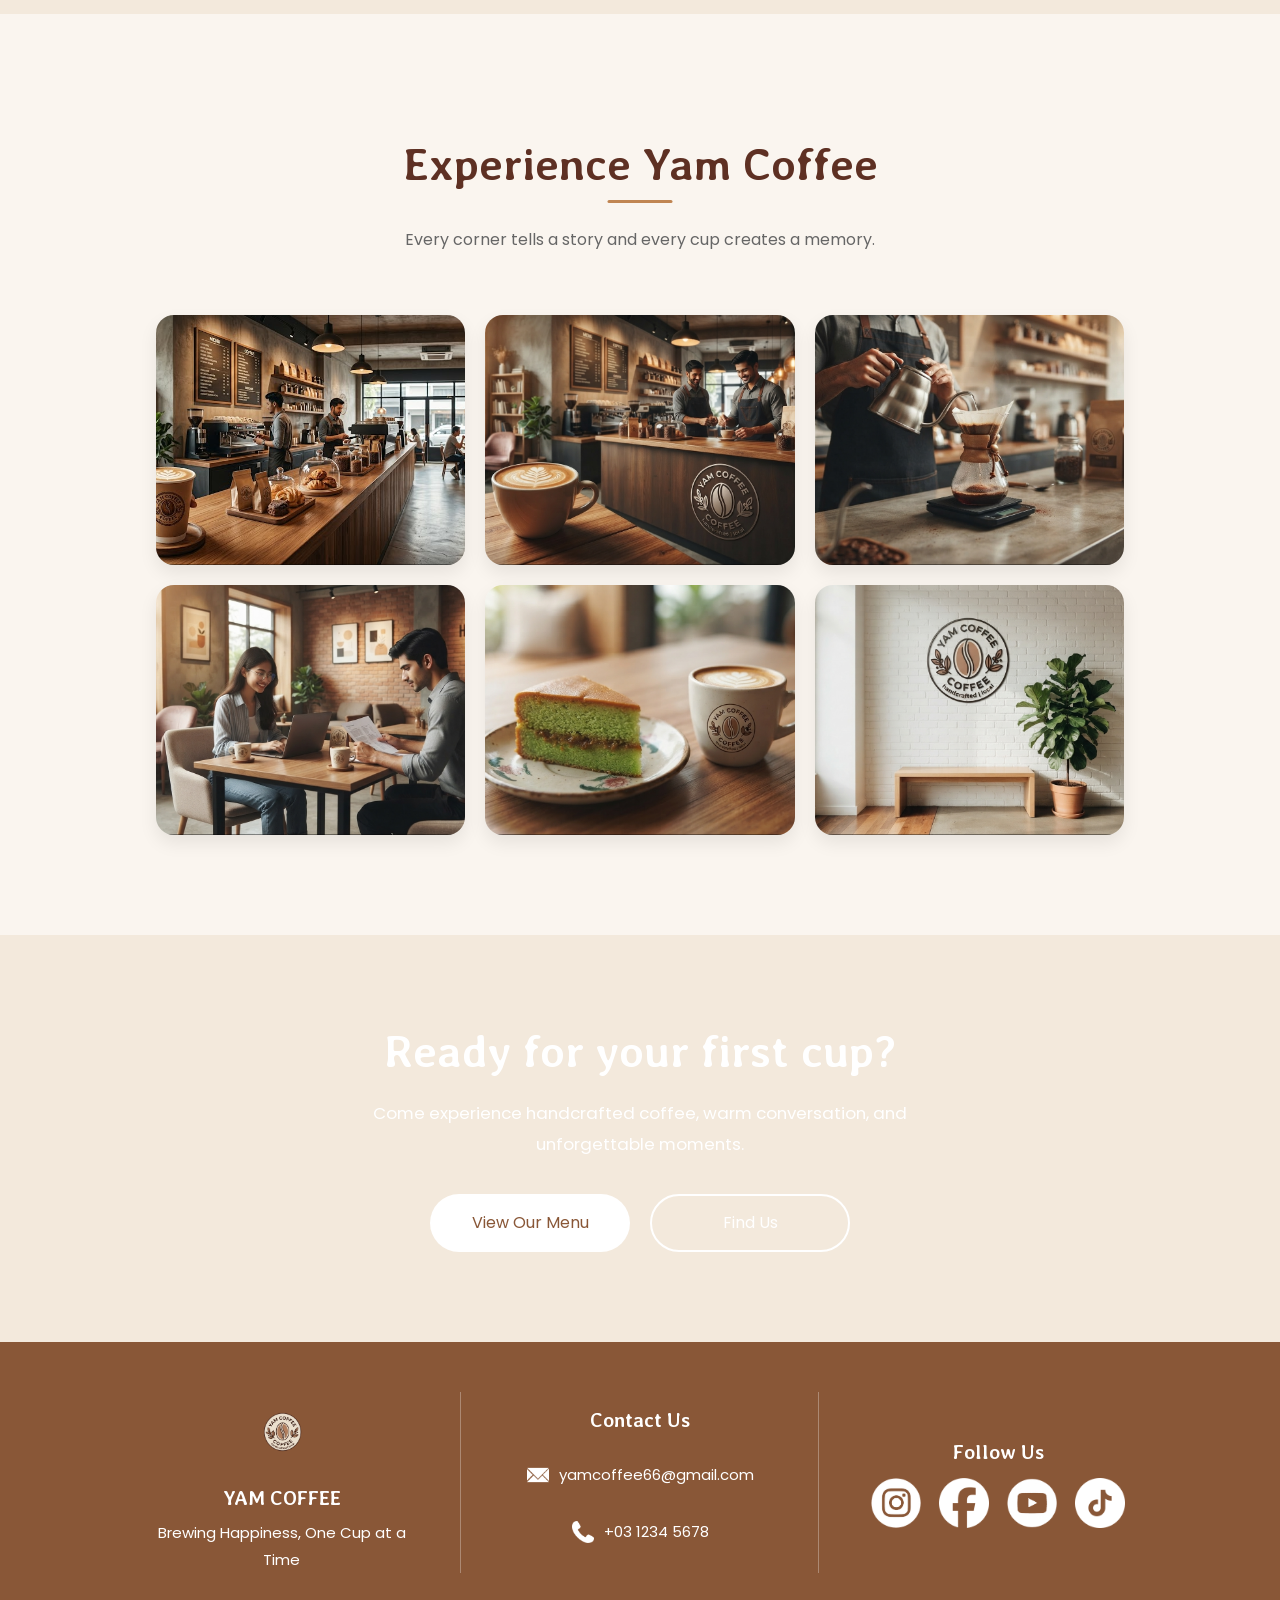
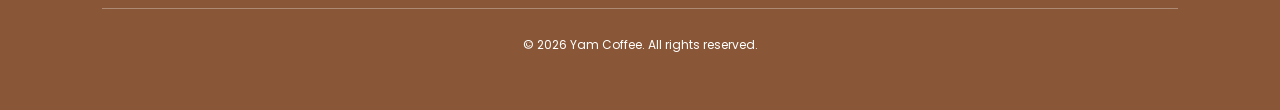
==== commit 178f277e: "Update index.html" ====
--- a/index.html
+++ b/index.html
@@ -339,5 +339,6 @@
 
     <!--Java Script-->
     <script src="JavaScriptFile/common.js"></script>
+    <script src="JavaScriptFile/home.js"></script>
 </body>
 </html>
--- a/CSSFile/home.css
+++ b/CSSFile/home.css
@@ -161,8 +161,11 @@
 
     .menu-card img {
         width: 100%;
-        height: 250px;
+        aspect-ratio: 4 / 3;
+        height: auto;
         object-fit: cover;
+        object-position: center;
+        display: block;
     }
 
     .menu-info {
@@ -243,7 +246,7 @@
         color: white;
         padding: 20px;
         transform: translateY(100%);
-        transition: .35s;
+        transition: transform .35s ease;
     }
 
     .gallery-item:hover .gallery-overlay {
@@ -386,13 +389,17 @@
      }
      
      .menu-grid {        
-          grid-template-columns: 2fr;        
-          gap: 20px;        
+          grid-template-columns: 1fr 1fr;        
+          gap: 15px;        
           margin-top: 35px;    
      }    
      
      .menu-card img {
-          height: 200px;    
+          width: 100%;
+          aspect-ratio: 16 / 9;
+          object-fit: cover;
+          object-position: center;
+          display: block;   
      }    
      
      .menu-info {       
@@ -413,14 +420,34 @@
      }
      
      .gallery-grid {        
-          grid-template-columns: 2fr;        
+          grid-template-columns: 1fr 1fr;        
           gap: 15px;        
           margin-top: 35px;    
      }    
      
      .gallery-item img {        
-          height: 220px;   
-     }   
+          width: 100%;
+          aspect-ratio: 3 / 2;
+          height: auto;
+          object-fit: cover;
+          object-position: center;
+          display: block;   
+     }   
+
+     .gallery-overlay {
+          padding: 10px;
+          transform: translateY(100%);
+    }
+
+     .gallery-item.active .gallery-overlay {
+          transform: translateY(0);
+    }
+
+    .gallery-overlay h3 {
+          margin: 0;
+          font-size: 1rem;
+          line-height: 1.2;
+    }
 
      /*---CTA---*/
      .cta {       
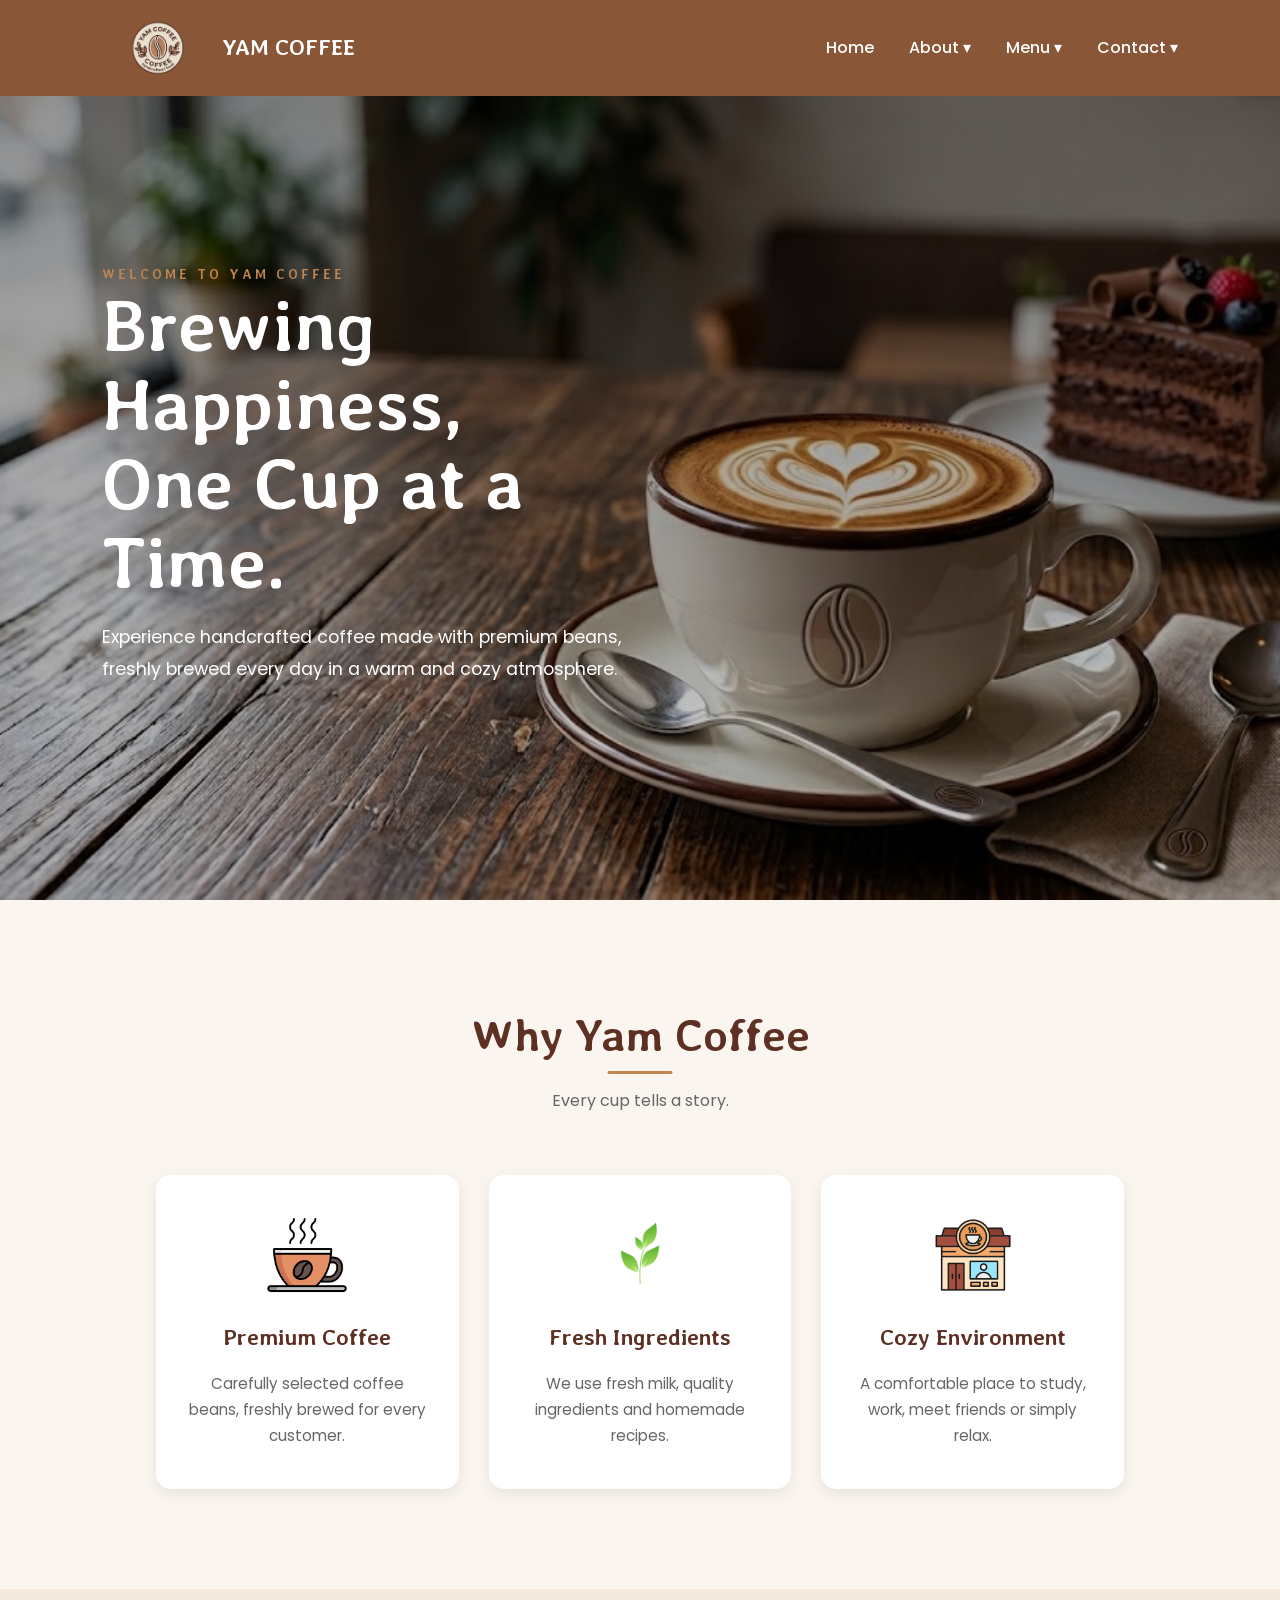
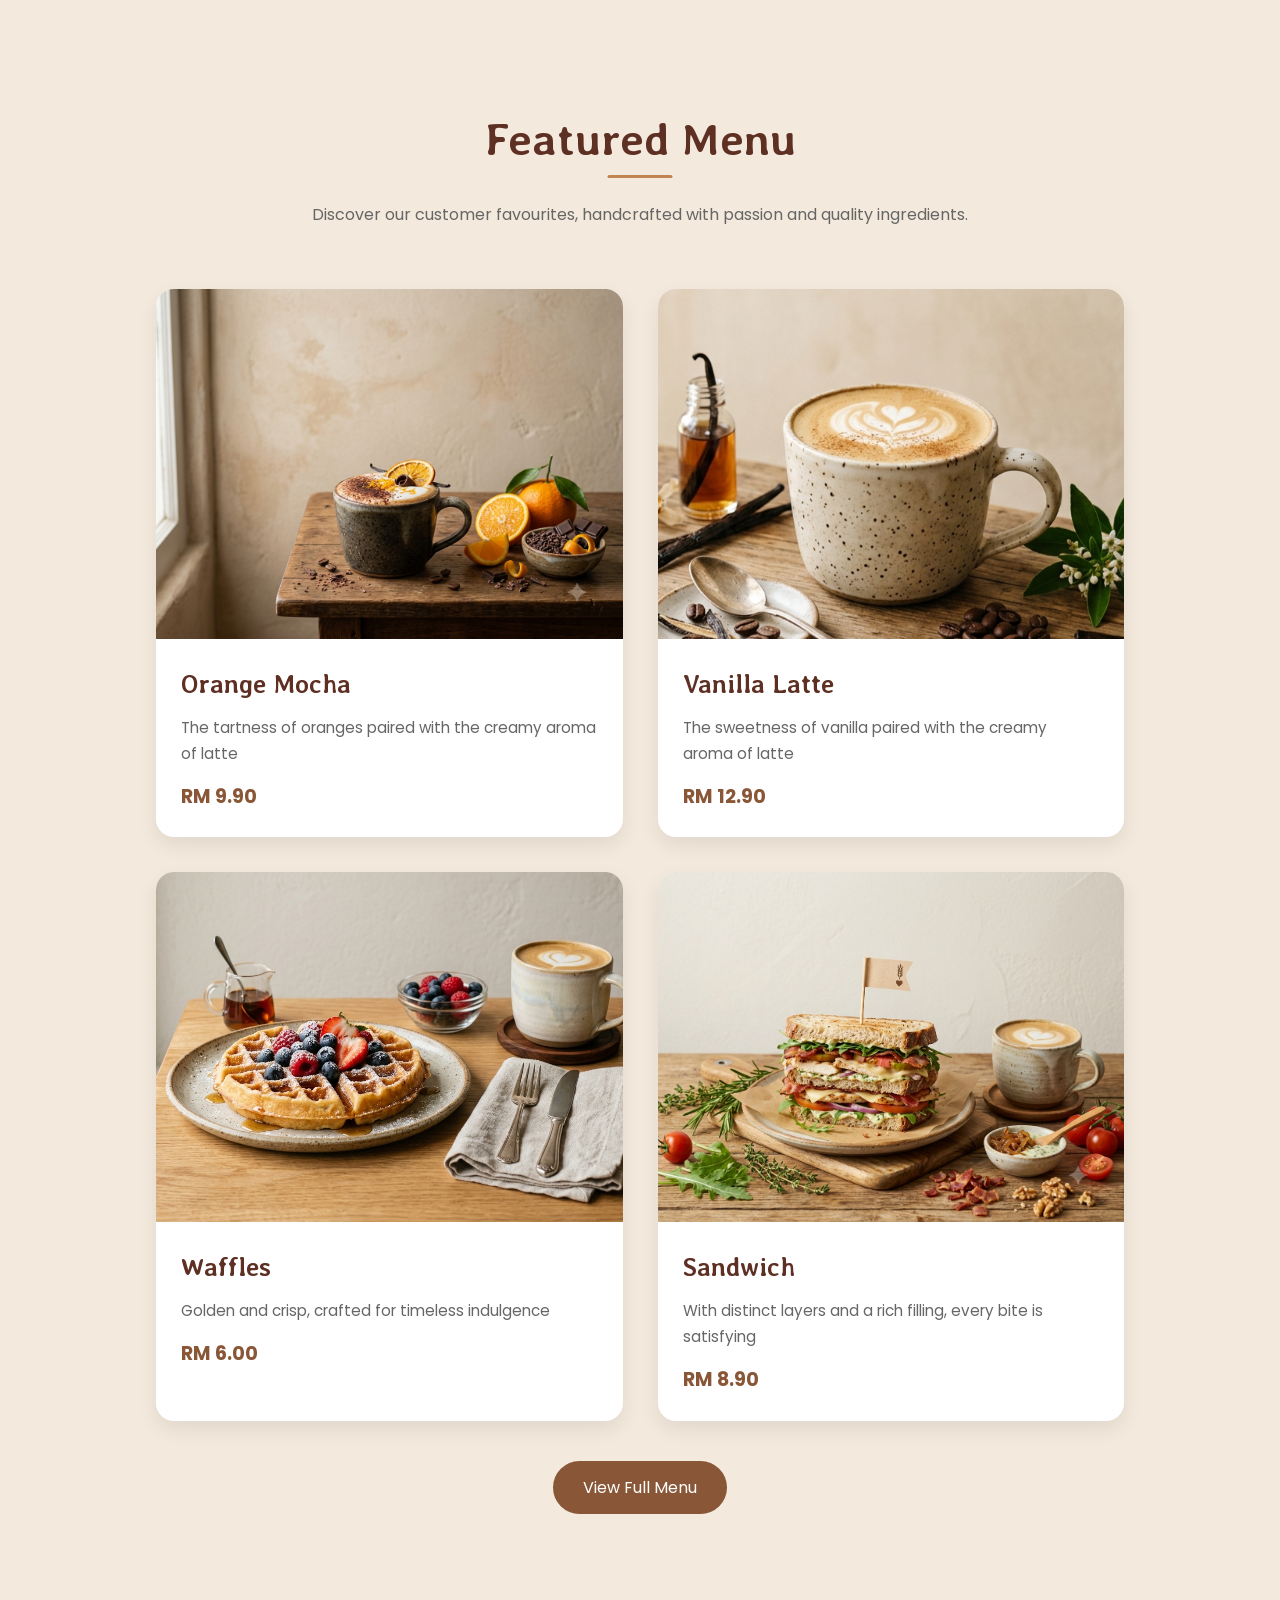
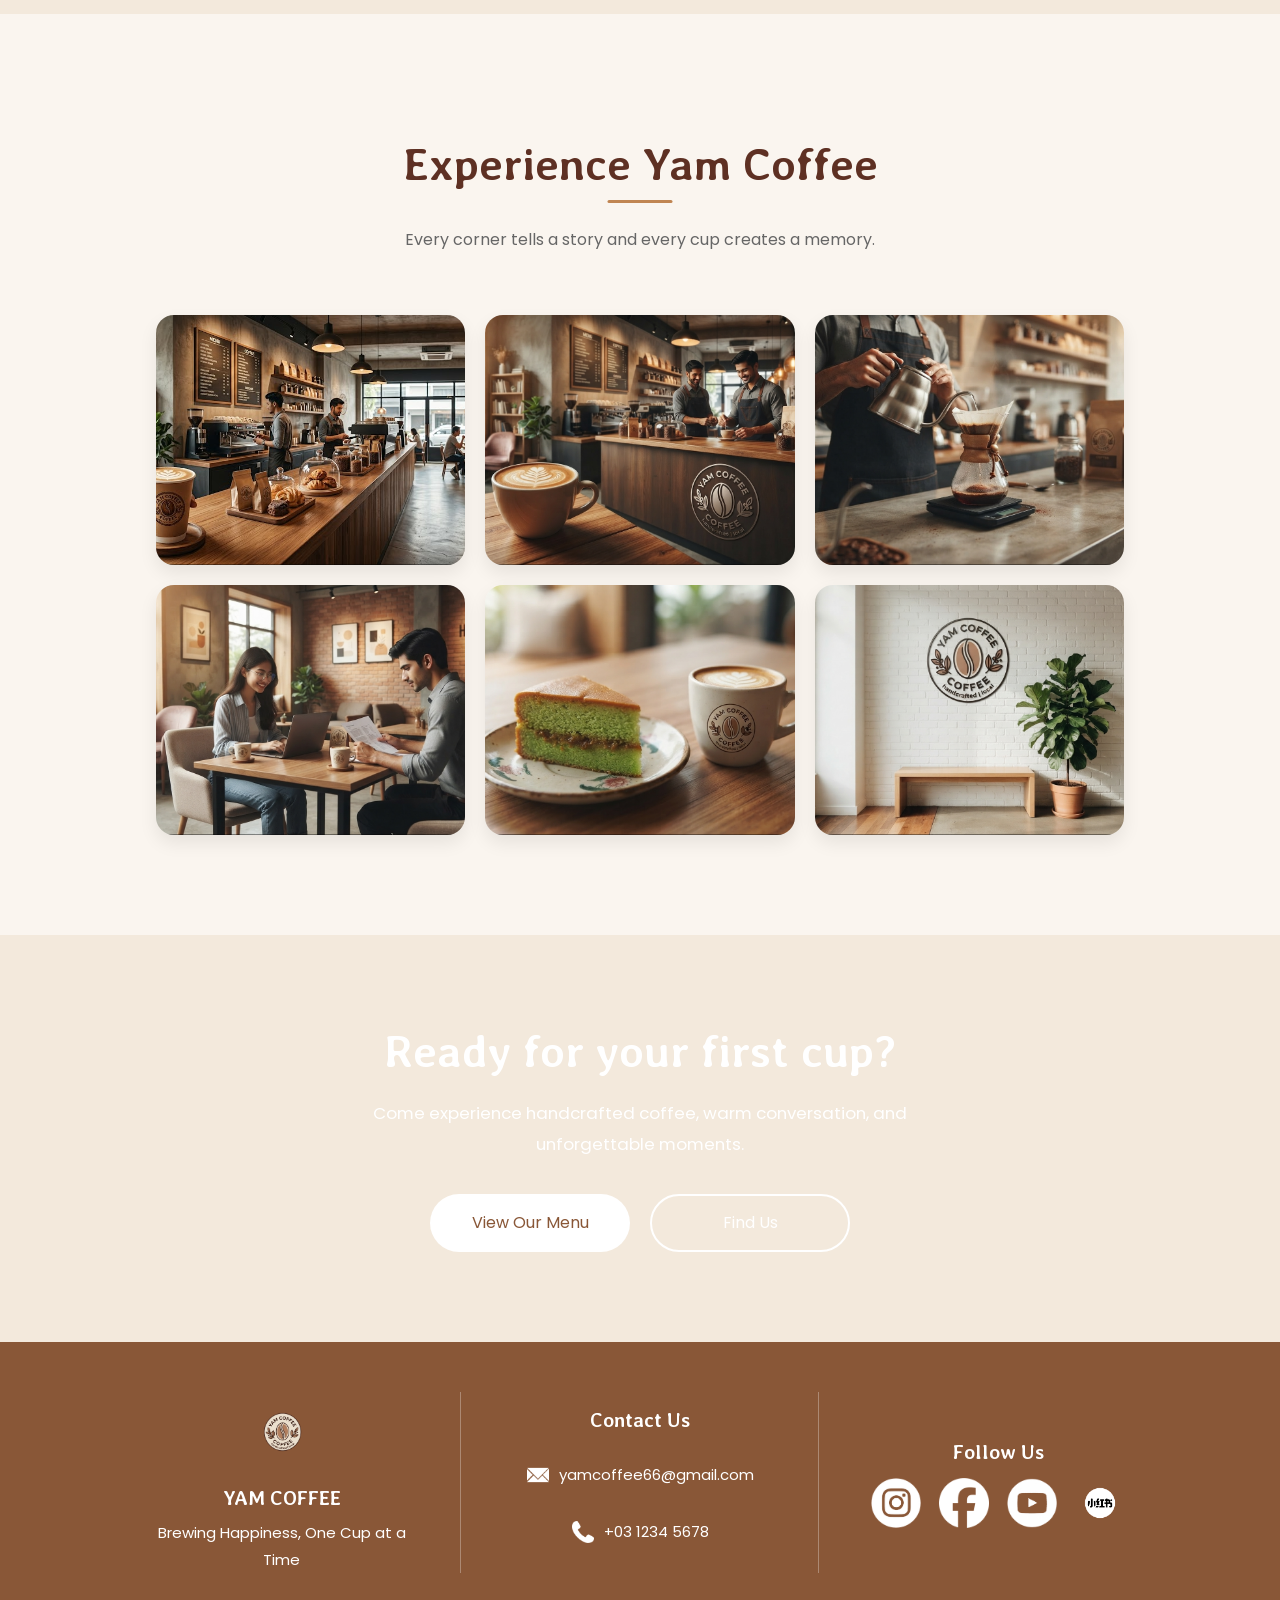
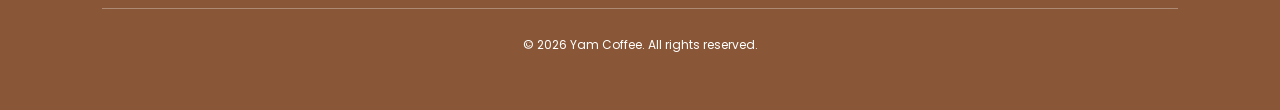
==== commit 44bae318: "Update index.html" ====
--- a/index.html
+++ b/index.html
@@ -322,8 +322,8 @@
                     <a href="http://www.youtube.com/@neweracollege" target="_blank">
                         <img src="Image/common/icon_youtube.png" alt="Youtube">
                     </a>
-                    <a href="#" target="_blank">
-                        <img src="Image/common/icon_tiktok.png" alt="TikTok">
+                    <a href="https://xhslink.com/m/7hvAi3V4joc" target="_blank">
+                        <img src="Image/common/icon_rednote.webp" alt="Rednote">
                     </a>
                 </div>
             </div>
--- a/CSSFile/home.css
+++ b/CSSFile/home.css
@@ -358,12 +358,12 @@
      
      /*---WHY CHOOSE US---*/                      
      .why-us {      
-          padding: 60px 5%;
+          padding: 50px 6%;
      }   
                            
      .why-container {       
           grid-template-columns: 1fr;      
-          gap: 20px;    
+          gap: 16px;    
      }   
                            
      .why-us h2,.featured-menu h2,.gallery h2,.cta h2 {      
@@ -371,12 +371,30 @@
      }   
 
      .why-card {
-          padding: 30px 20px;
+          padding: 24px 18px;
+          border-radius: 14px;
+     }
+
+     .why-card img {
+         width: 65px;
+         margin: 0 auto 14px;
+     }
+     
+     .why-card h3 {
+         font-size: 1.25rem;
+         margin-bottom: 8px;
+     }
+     
+     .why-card p {
+         font-size: 0.88rem;
+         line-height: 1.55;
+         margin: 0 auto;
+         max-width: 280px;
      }
      
      .section-description {       
           font-size: .9rem;       
-          margin-bottom: 35px;    
+          margin-bottom: 25px;    
      }    
      
      /*---FEATURED MENU---*/
@@ -393,6 +411,10 @@
           gap: 15px;        
           margin-top: 35px;    
      }    
+     
+     .menu-card:hover {
+         box-shadow: 0 8px 20px rgba(0,0,0,.08);
+     }
      
      .menu-card img {
           width: 100%;
@@ -403,12 +425,26 @@
      }    
      
      .menu-info {       
-          padding: 20px;    
+          padding: 12px;    
      }    
      
      .menu-info h3 {        
-          font-size: 1.3rem;    
-     }    
+          font-size: 1.15rem;   
+          line-height: 1.4;
+          min-height: 52px;
+          margin-bottom: 8px;
+     }    
+
+     .menu-info p {
+         font-size: .85rem;
+         line-height: 1.5;
+         margin-bottom: 10px;
+     }
+     
+     .menu-info span {
+         font-size: 1rem;
+         margin-top: 8px;
+     }
 
      /*---GALLERY---*/
      .gallery {        
@@ -436,7 +472,10 @@
 
      .gallery-overlay {
           padding: 10px;
-          transform: translateY(100%);
+    }
+
+     .gallery-item:hover .gallery-overlay {
+        transform: translateY(100%);
     }
 
      .gallery-item.active .gallery-overlay {
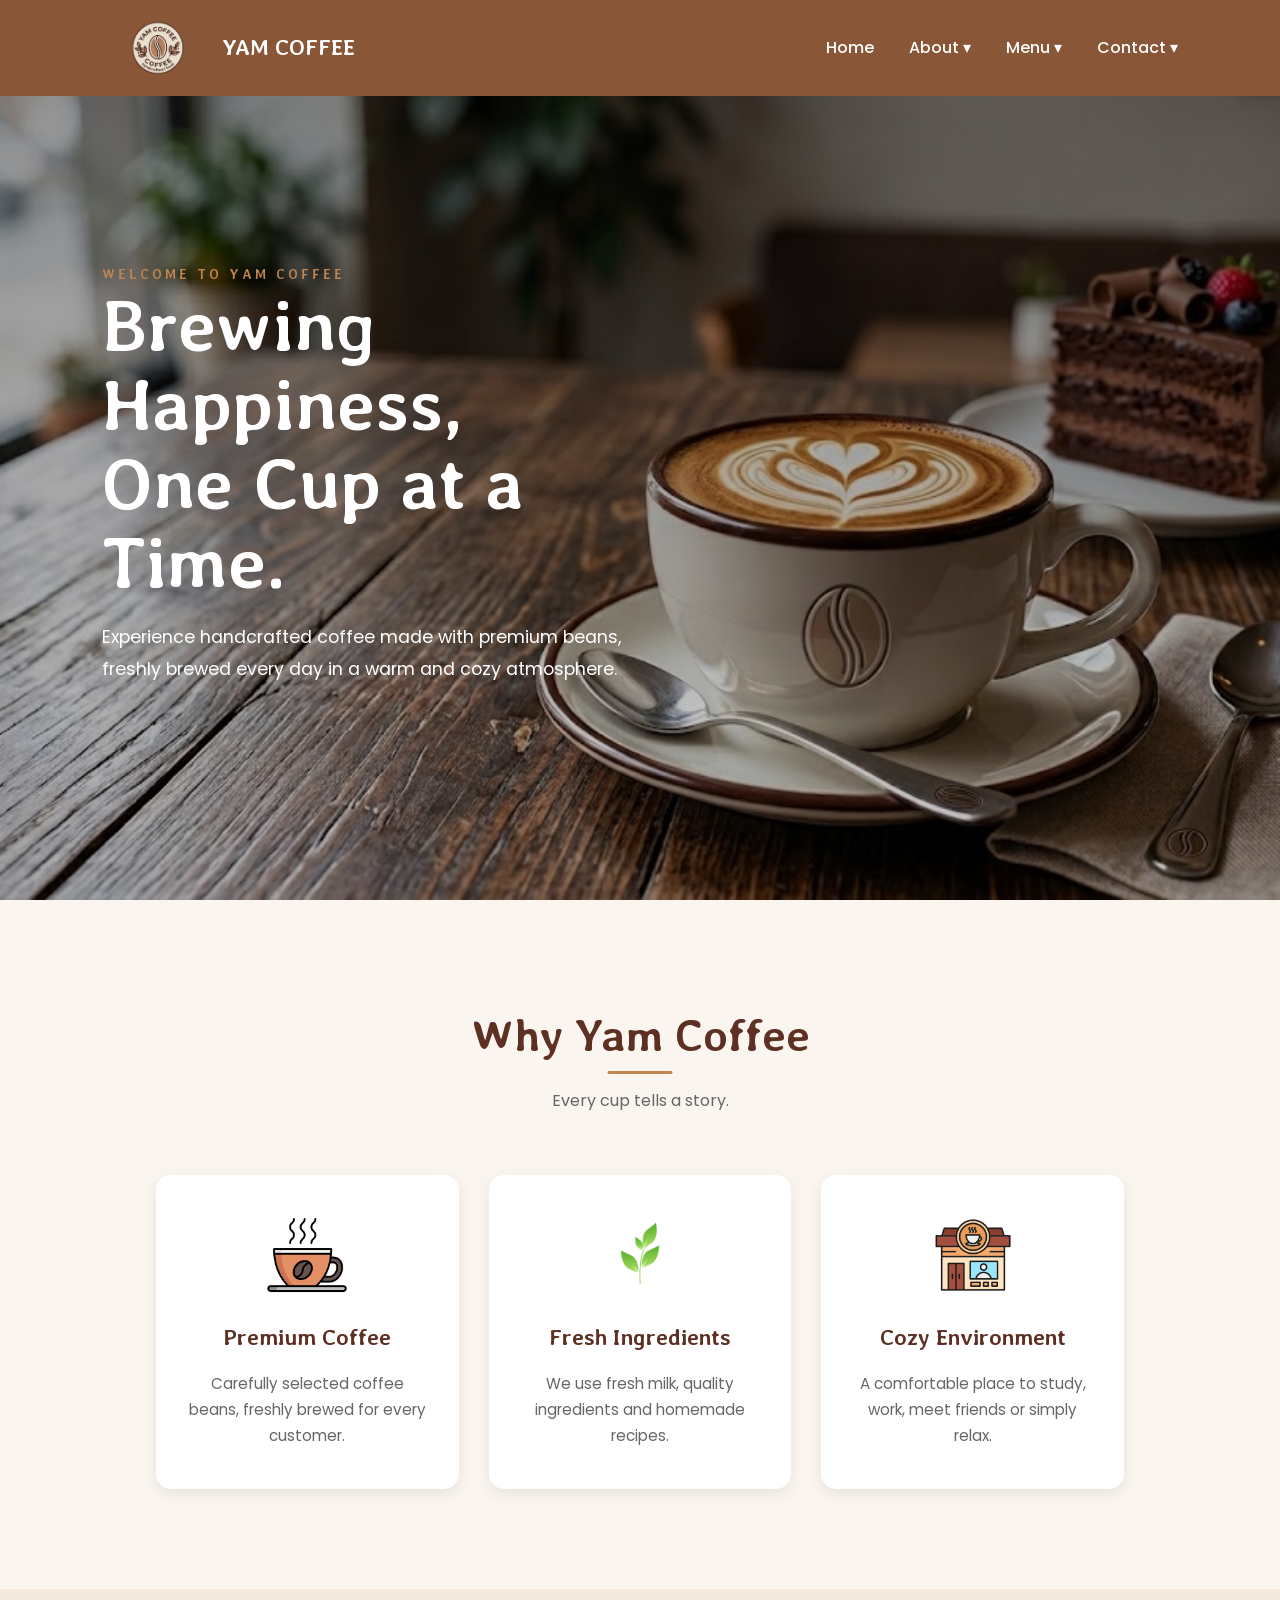
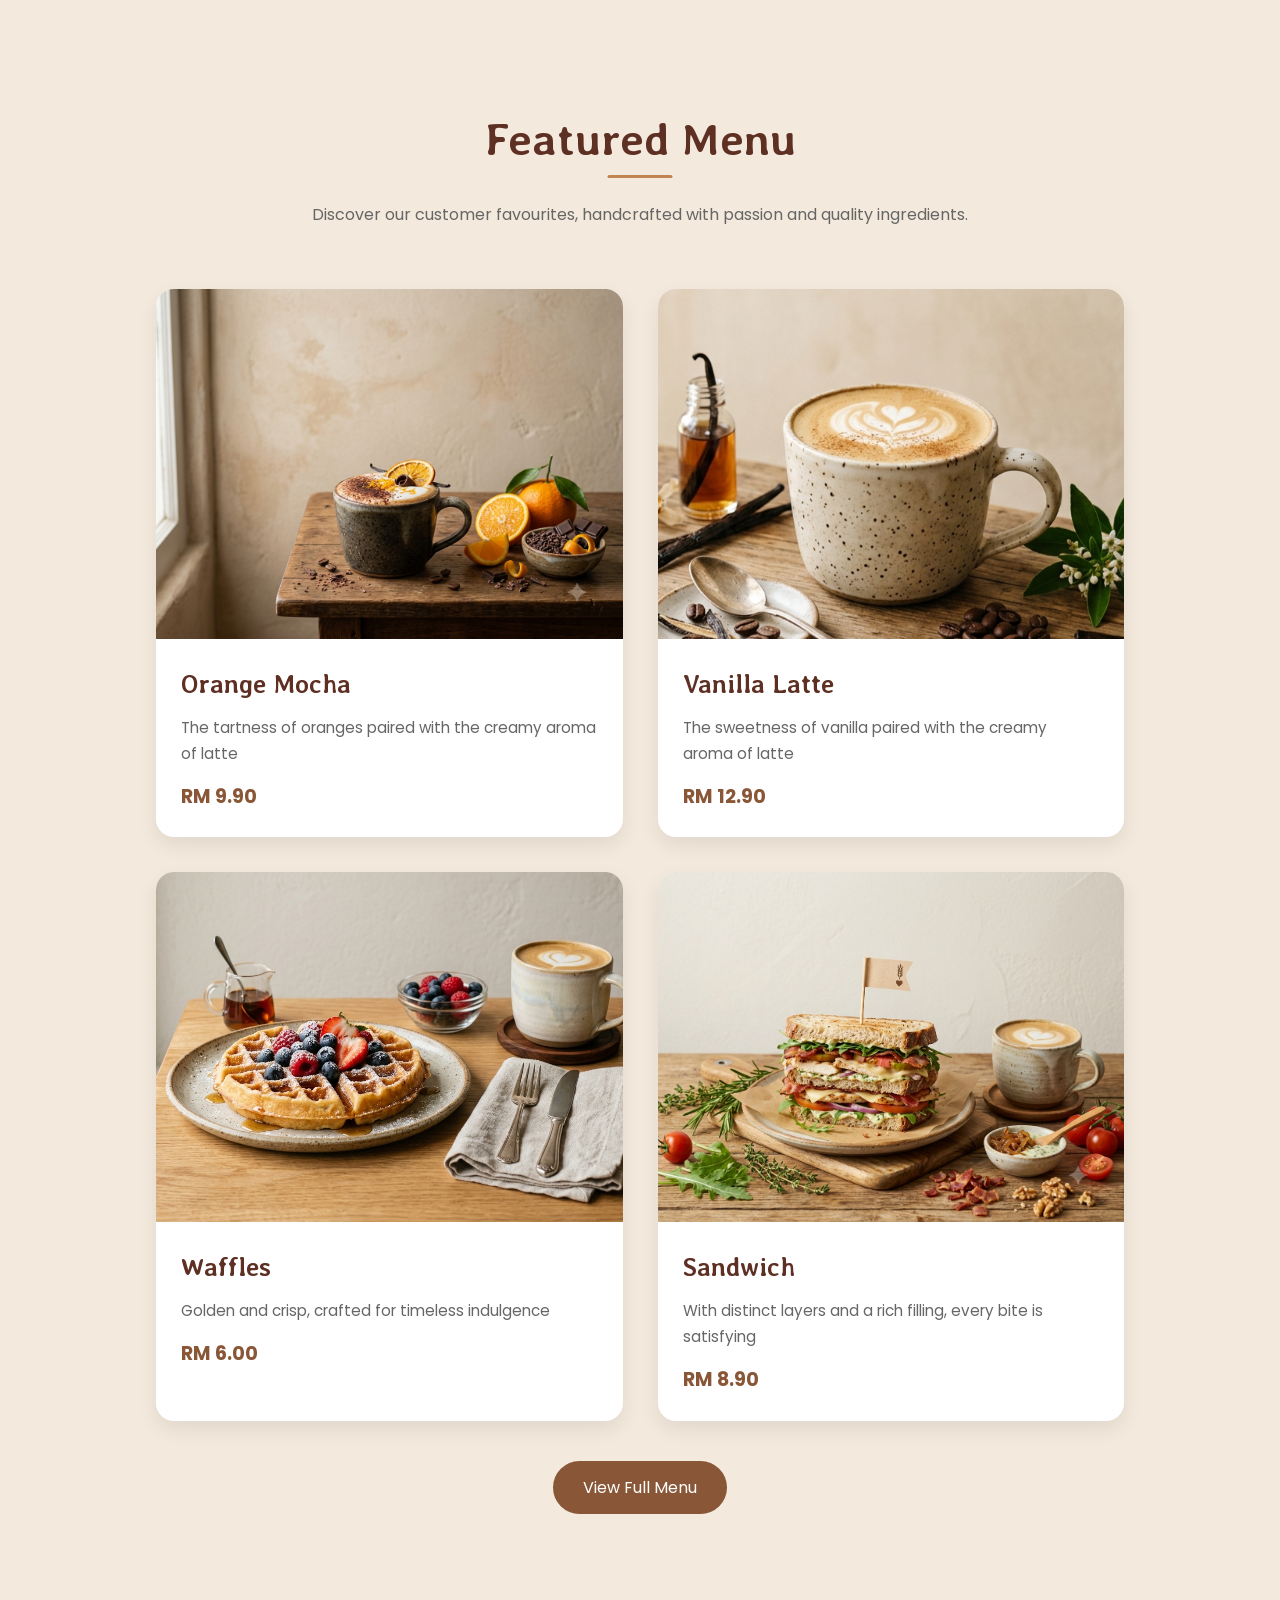
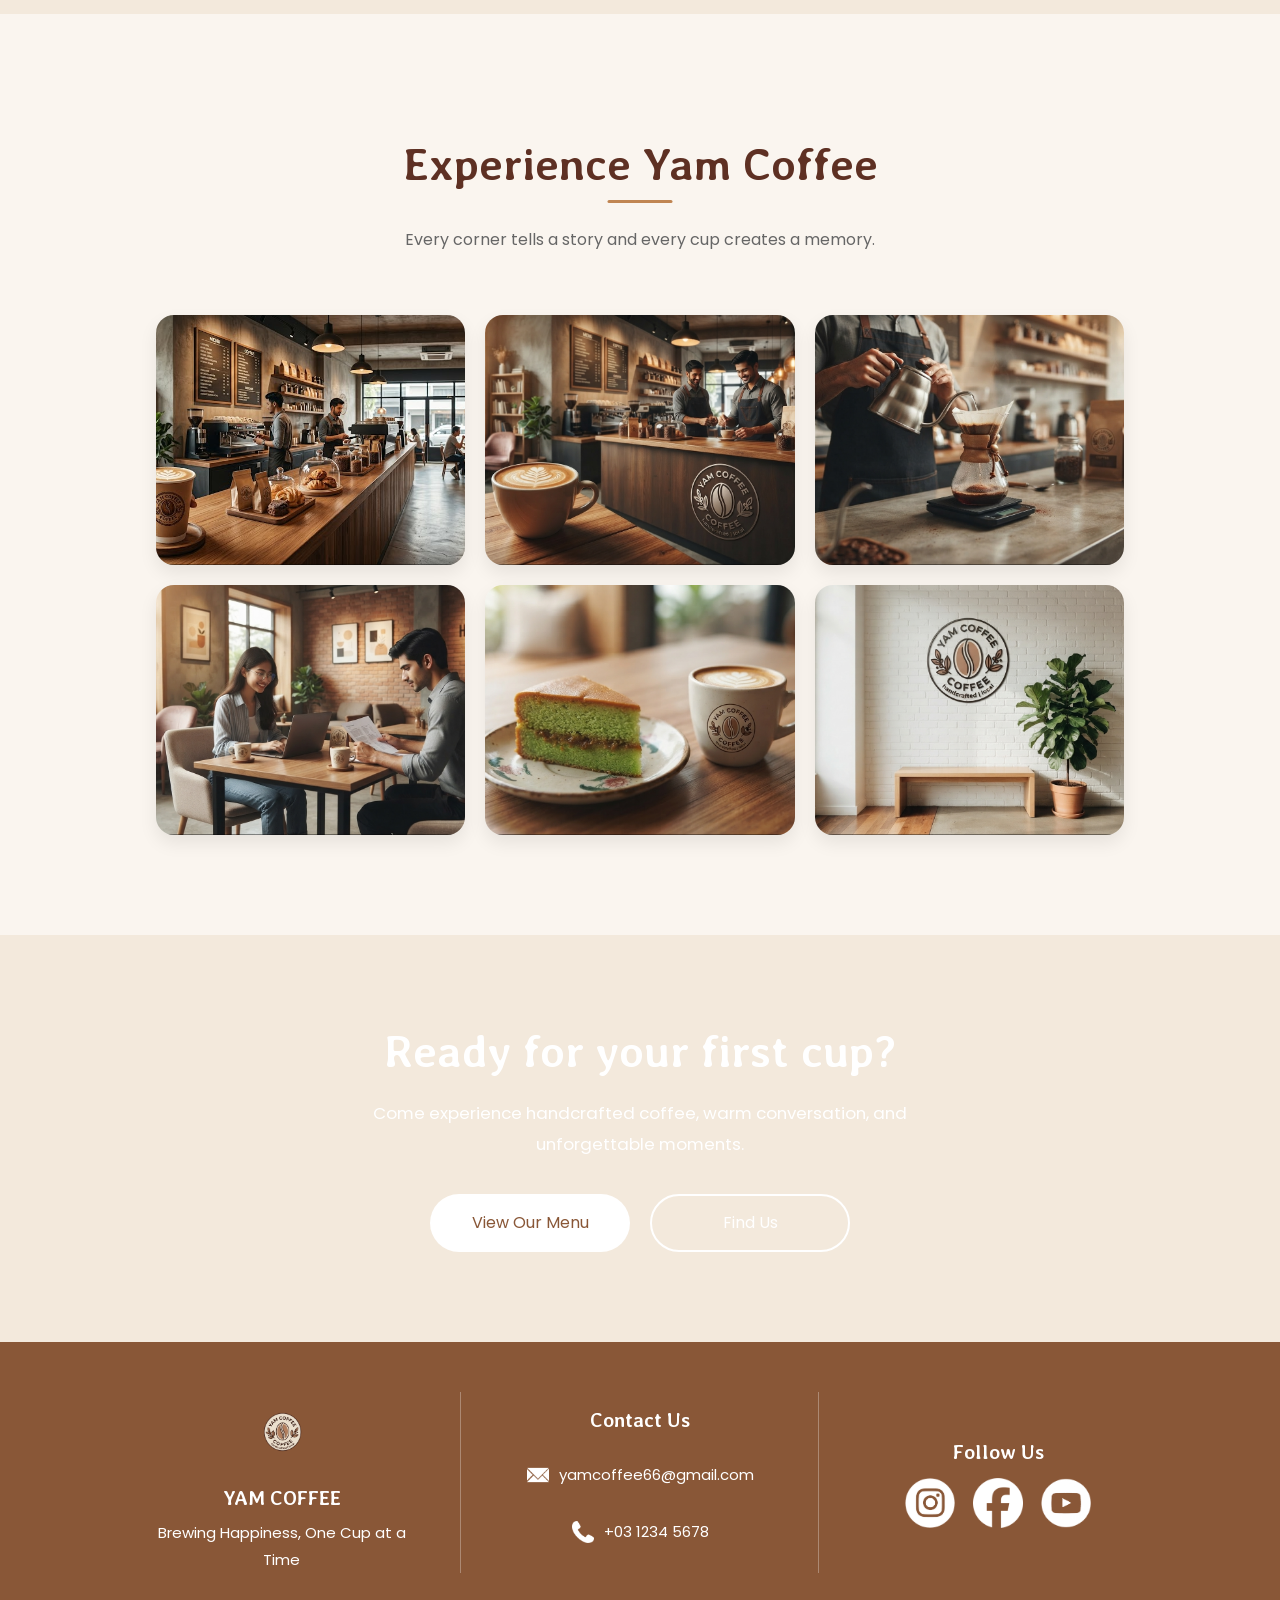
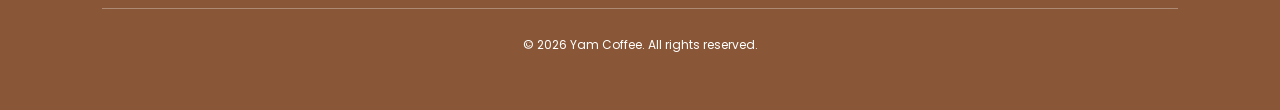
==== commit 44c51993: "Update index.html" ====
--- a/index.html
+++ b/index.html
@@ -322,9 +322,6 @@
                     <a href="http://www.youtube.com/@neweracollege" target="_blank">
                         <img src="Image/common/icon_youtube.png" alt="Youtube">
                     </a>
-                    <a href="https://xhslink.com/m/7hvAi3V4joc" target="_blank">
-                        <img src="Image/common/icon_rednote.webp" alt="Rednote">
-                    </a>
                 </div>
             </div>
         </div>
